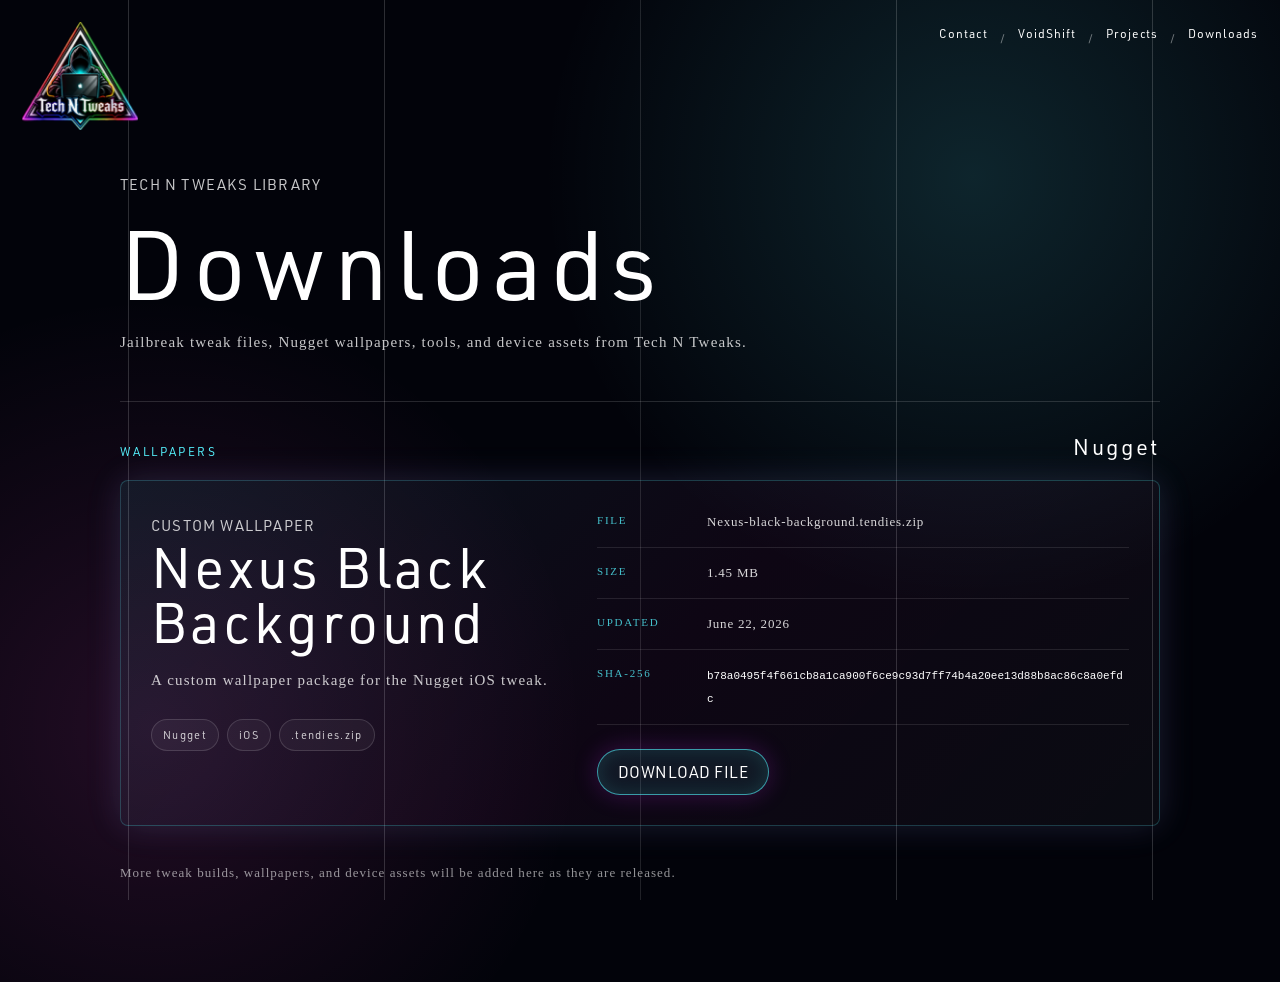
==== downloads/index.html @ 86f2889e "Add downloads page for Nugget wallpaper" ====
<!doctype html>
<html>
<head>
	<meta charset="UTF-8">
	<meta http-equiv="x-ua-compatible" content="ie=edge">
	<meta name="viewport" content="width=device-width, initial-scale=1">
	<meta name="format-detection" content="telephone=no">
	<title>Downloads | Tech N Tweaks</title>
	<meta name="description" content="Download Tech N Tweaks jailbreak tweak files, Nugget wallpapers, tools, and creative device assets.">
	<meta property="og:type" content="website">
	<meta property="og:site_name" content="Tech N Tweaks">
	<meta property="og:title" content="Downloads | Tech N Tweaks">
	<meta property="og:description" content="Download Tech N Tweaks jailbreak tweak files, Nugget wallpapers, tools, and creative device assets.">
	<meta property="og:url" content="https://techntweaks.com/downloads/">
	<meta property="og:image" content="https://techntweaks.com/custom-assets/tnts-logo.png">
	<meta name="twitter:card" content="summary_large_image">
	<meta name="twitter:title" content="Downloads | Tech N Tweaks">
	<meta name="twitter:description" content="Download Tech N Tweaks jailbreak tweak files, Nugget wallpapers, tools, and creative device assets.">
	<meta name="twitter:image" content="https://techntweaks.com/custom-assets/tnts-logo.png">
	<link rel="icon" href="/favicon.ico?v=20260530">
	<link rel="icon" type="image/png" sizes="32x32" href="/favicon-32x32.png?v=20260530">
	<link rel="icon" type="image/png" sizes="192x192" href="/site-icon-192.png?v=20260530">
	<link rel="apple-touch-icon" href="/apple-touch-icon.png?v=20260530">
	<link rel="stylesheet" href="/assets/css/yakuhanjp-noto.min.css">
	<link href="/local-fonts/noto-sans-jp.css" rel="stylesheet">
	<link href="/local-fonts/alef.css" rel="stylesheet">
	<link href="/local-fonts/cormorant.css" rel="stylesheet">
	<link rel="stylesheet" href="/local-fonts/typekit-rjz2hfg.css">
	<link rel="stylesheet" href="/assets/css/base.css">
</head>
<body class="voidshift-policy-body downloads-body">
	<div id="bg-line-set" class="bg-line-set" aria-hidden="true">
		<div class="bg-line1"></div>
		<div class="bg-line2"></div>
		<div class="bg-line3"></div>
		<div class="bg-line4"></div>
		<div class="bg-line5"></div>
	</div>
	<a id="head-logo" class="head-logo" href="/" aria-label="Tech N Tweaks home"></a>
	<nav class="privacy-menu en" aria-label="Tech N Tweaks navigation">
		<a href="mailto:support@TechNTweaks.com">Contact</a><span>/</span><a href="/works/games/">VoidShift</a><span>/</span><a href="/">Projects</a><span>/</span><a href="/downloads/">Downloads</a>
	</nav>
	<main class="voidshift-policy-page downloads-page">
		<header class="voidshift-policy-hero downloads-hero">
			<p class="voidshift-policy-kicker en-b">TECH N TWEAKS LIBRARY</p>
			<h1 class="en-b">Downloads</h1>
			<p>Jailbreak tweak files, Nugget wallpapers, tools, and device assets from Tech N Tweaks.</p>
		</header>
		<section class="downloads-section" aria-labelledby="wallpapers-heading">
			<div class="downloads-section-heading">
				<p class="downloads-eyebrow en-b">WALLPAPERS</p>
				<h2 id="wallpapers-heading" class="en-b">Nugget</h2>
			</div>
			<article class="download-card">
				<div class="download-card-main">
					<p class="download-card-kicker en-b">CUSTOM WALLPAPER</p>
					<h3 class="en-b">Nexus Black Background</h3>
					<p>A custom wallpaper package for the Nugget iOS tweak.</p>
					<div class="download-tags en">
						<span>Nugget</span>
						<span>iOS</span>
						<span>.tendies.zip</span>
					</div>
				</div>
				<div class="download-card-meta">
					<dl>
						<div>
							<dt>File</dt>
							<dd>Nexus-black-background.tendies.zip</dd>
						</div>
						<div>
							<dt>Size</dt>
							<dd>1.45 MB</dd>
						</div>
						<div>
							<dt>Updated</dt>
							<dd>June 22, 2026</dd>
						</div>
						<div>
							<dt>SHA-256</dt>
							<dd><code>b78a0495f4f661cb8a1ca900f6ce9c93d7ff74b4a20ee13d88b8ac86c8a0efdc</code></dd>
						</div>
					</dl>
					<a class="voidshift-download download-file-button en-b" href="/downloads/files/wallpapers/Nexus-black-background.tendies.zip" download>Download File</a>
				</div>
			</article>
		</section>
		<p class="downloads-note">More tweak builds, wallpapers, and device assets will be added here as they are released.</p>
	</main>
</body>
</html>
---- assets/css/yakuhanjp-noto.min.css ----
/*! Yaku Han JP v3.3.1 (OFL-1.1 AND MIT) by Qrac *//*! Type: YakuHanJP_Noto - Based on Noto Sans CJK JP */@font-face{font-family:YakuHanJP_Noto;font-style:normal;font-weight:100;font-display:swap;src:url(../fonts/YakuHanJP/YakuHanJP-Thin.eot);src:url(../fonts/YakuHanJP/YakuHanJP-Thin.woff2) format("woff2"),url(../fonts/YakuHanJP/YakuHanJP-Thin.woff) format("woff");unicode-range:U+3001-3002,U+3008-3011,U+3014-3015,U+30fb,U+ff01,U+ff08-ff09,U+ff1a-ff1b,U+ff1f,U+ff3b,U+ff3d,U+ff5b,U+ff5d}@font-face{font-family:YakuHanJP_Noto;font-style:normal;font-weight:300;font-display:swap;src:url(../fonts/YakuHanJP/YakuHanJP-Light.eot);src:url(../fonts/YakuHanJP/YakuHanJP-Light.woff2) format("woff2"),url(../fonts/YakuHanJP/YakuHanJP-Light.woff) format("woff");unicode-range:U+3001-3002,U+3008-3011,U+3014-3015,U+30fb,U+ff01,U+ff08-ff09,U+ff1a-ff1b,U+ff1f,U+ff3b,U+ff3d,U+ff5b,U+ff5d}@font-face{font-family:YakuHanJP_Noto;font-style:normal;font-weight:400;font-display:swap;src:url(../fonts/YakuHanJP/YakuHanJP-Regular.eot);src:url(../fonts/YakuHanJP/YakuHanJP-Regular.woff2) format("woff2"),url(../fonts/YakuHanJP/YakuHanJP-Regular.woff) format("woff");unicode-range:U+3001-3002,U+3008-3011,U+3014-3015,U+30fb,U+ff01,U+ff08-ff09,U+ff1a-ff1b,U+ff1f,U+ff3b,U+ff3d,U+ff5b,U+ff5d}@font-face{font-family:YakuHanJP_Noto;font-style:normal;font-weight:500;font-display:swap;src:url(../fonts/YakuHanJP/YakuHanJP-Medium.eot);src:url(../fonts/YakuHanJP/YakuHanJP-Medium.woff2) format("woff2"),url(../fonts/YakuHanJP/YakuHanJP-Medium.woff) format("woff");unicode-range:U+3001-3002,U+3008-3011,U+3014-3015,U+30fb,U+ff01,U+ff08-ff09,U+ff1a-ff1b,U+ff1f,U+ff3b,U+ff3d,U+ff5b,U+ff5d}@font-face{font-family:YakuHanJP_Noto;font-style:normal;font-weight:700;font-display:swap;src:url(../fonts/YakuHanJP/YakuHanJP-Bold.eot);src:url(../fonts/YakuHanJP/YakuHanJP-Bold.woff2) format("woff2"),url(../fonts/YakuHanJP/YakuHanJP-Bold.woff) format("woff");unicode-range:U+3001-3002,U+3008-3011,U+3014-3015,U+30fb,U+ff01,U+ff08-ff09,U+ff1a-ff1b,U+ff1f,U+ff3b,U+ff3d,U+ff5b,U+ff5d}@font-face{font-family:YakuHanJP_Noto;font-style:normal;font-weight:900;font-display:swap;src:url(../fonts/YakuHanJP/YakuHanJP-Black.eot);src:url(../fonts/YakuHanJP/YakuHanJP-Black.woff2) format("woff2"),url(../fonts/YakuHanJP/YakuHanJP-Black.woff) format("woff");unicode-range:U+3001-3002,U+3008-3011,U+3014-3015,U+30fb,U+ff01,U+ff08-ff09,U+ff1a-ff1b,U+ff1f,U+ff3b,U+ff3d,U+ff5b,U+ff5d}
---- local-fonts/noto-sans-jp.css ----
@font-face {
  font-family: 'Noto Sans JP';
  font-style: normal;
  font-weight: 400;
  src: url("/local-fonts/assets/fonts.gstatic.com-e9f6b6b222b9.ttf") format("truetype");
}
---- local-fonts/alef.css ----
@font-face {
  font-family: 'Alef';
  font-style: normal;
  font-weight: 400;
  font-display: swap;
  src: url("/local-fonts/assets/fonts.gstatic.com-27d892de4771.ttf") format("truetype");
}
---- local-fonts/cormorant.css ----
@font-face {
  font-family: 'Cormorant';
  font-style: italic;
  font-weight: 400;
  font-display: swap;
  src: url("/local-fonts/assets/fonts.gstatic.com-a22328225007.ttf") format("truetype");
}
---- local-fonts/typekit-rjz2hfg.css ----
/*
 * The Typekit service used to deliver this font or fonts for use on websites
 * is provided by Adobe and is subject to these Terms of Use
 * http://www.adobe.com/products/eulas/tou_typekit. For font license
 * information, see the list below.
 *
 * urw-din:
 *   - http://typekit.com/eulas/00000000000000007735a83d
 *   - http://typekit.com/eulas/00000000000000007735a849
 *
 * © 2009-2026 Adobe Systems Incorporated. All Rights Reserved.
 */
/*{"last_published":"2021-01-27 11:33:24 UTC"}*/

@font-face {
font-family:"urw-din";
src:url("/local-fonts/assets/use.typekit.net-93bf3f0a0f7e.woff2") format("woff2"),url("/local-fonts/assets/use.typekit.net-b1fdb9f719c6.woff") format("woff"),url("/local-fonts/assets/use.typekit.net-621395243945.otf") format("opentype");
font-display:auto;font-style:normal;font-weight:400;font-stretch:normal;
}

@font-face {
font-family:"urw-din";
src:url("/local-fonts/assets/use.typekit.net-0be26918a914.woff2") format("woff2"),url("/local-fonts/assets/use.typekit.net-f14f260508b8.woff") format("woff"),url("/local-fonts/assets/use.typekit.net-e5dc3b0f3df9.otf") format("opentype");
font-display:auto;font-style:normal;font-weight:600;font-stretch:normal;
}

.tk-kepler-std-caption { font-family: "kepler-std-caption",serif; }
.tk-kepler-std-display { font-family: "kepler-std-display",serif; }
.tk-urw-din { font-family: "urw-din",sans-serif; }
---- assets/css/base.css ----
@charset "utf-8";

html{
	margin:0; padding:0;
	-webkit-text-size-adjust: 100%;
	/*scroll-behavior: smooth;*/
}

body{
	width:100%;
	height:100%;
	margin:0;
	padding:0;
	overflow-x:hidden;
	overflow-y:scroll;
	
	color:#fff;
	background-color:#02030a;
	
	-ms-overflow-style: none;
	scrollbar-width: none;
}
body::-webkit-scrollbar{
	display:none;
}
::selection
{
	background: rgba(120,120,120,0.5);
	/*color: #fff;*/
}
::-moz-selection
{
	background: rgba(0,0,0,0.2);
	/*color: #fff;*/
}

div, p{
	margin:0;
	padding:0;
	-webkit-tap-highlight-color: rgba(0, 0, 0, 0);
}
a{
	color:#fff;
	text-decoration:none;
	-webkit-tap-highlight-color: rgba(0, 0, 0, 0);
}
a:hover{
	color:#fff;
	text-decoration:none;
}
a:visited{
	color:#fff;
	text-decoration:none;
}
ul,li{
	margin:0;
	padding:0;
}
img{
	border:none;
	user-select:none;
	-webkit-user-select:none;
	-ms-user-select: none;
	-moz-user-select:none;
}
.ja{
	font-family: "YakuHanJP_Noto", "Noto Sans JP", sans-serif;
	font-weight:300;
	letter-spacing:0.2em;
}
.ja-b{
	font-family: "YakuHanJP_Noto", "Noto Sans JP", sans-serif;
	font-weight:700;
	letter-spacing:0.2em;
}
.en{
	font-family: urw-din, sans-serif;
	font-weight:400;
	letter-spacing:0.08em;
}
.en-b{
	font-family: urw-din, sans-serif;
	font-weight:400;
	letter-spacing:0.03em;
}
.en-b2{
	font-family: urw-din, sans-serif;
	font-weight:400;
	letter-spacing:0.2em;
}
.en-num{
	font-family: 'Alef', sans-serif;
	font-weight:400;
}
.a-cover{
	display:block;
	position:absolute;
	width:100%; height:100%;
	top:0; left:0;
}


.world {
	position: fixed;
	left:0; top:0;
	width:100%; height:100%;
	backface-visibility: hidden;
	/*background-color:#22232d;*/
}
.gl-cov{
	position: fixed;
	left:0; top:0;
	width:100%; height:100%;
	background-image:url(../image/color.jpg);
	background-repeat:no-repeat;
	background-size:cover;
	mix-blend-mode: multiply;
	/*mix-blend-mode: hard-light;*/
	opacity:0.0;
	display:none;
	backface-visibility: hidden;
}
/*@media screen and (max-width:800px){
	.world{
		height:135%;
	}
}*/

.dt-wrapper{
	display:none;
}


.bg-line-set{
	position:fixed;
	width:100%; height:100%;
	top:0; left:0;
}
.bg-line1{
	position:absolute;
	width:1px; height:100%;
	left:50%; top:0;
	background-color:rgba(255, 255, 255, 0.12);
}
.bg-line2{
	position:absolute;
	width:1px; height:100%;
	left:50%; top:0;
	margin-left:-20%;
	background-color:rgba(255, 255, 255, 0.17);
}
.bg-line3{
	position:absolute;
	width:1px; height:100%;
	left:50%; top:0;
	margin-left:20%;
	background-color:rgba(255, 255, 255, 0.17);
}
.bg-line4{
	position:absolute;
	width:1px; height:100%;
	left:50%; top:0;
	margin-left:-40%;
	background-color:rgba(255, 255, 255, 0.17);
}
.bg-line5{
	position:absolute;
	width:1px; height:100%;
	left:50%; top:0;
	margin-left:40%;
	background-color:rgba(255, 255, 255, 0.17);
}
@media screen and (max-width:800px){
	.bg-line1{
		background-color:rgba(255, 255, 255, 0.12);
	}
	.bg-line2{
		margin-left:-30%;
		background-color:rgba(255, 255, 255, 0.12);
	}
	.bg-line3{
		margin-left:30%;
		background-color:rgba(255, 255, 255, 0.12);
	}
	.bg-line4{
		display:none;
	}
	.bg-line5{
		display:none;
	}
}

/* -- SCROLL -- */
.scroll-wrapp{
	position:absolute;
	width:1px; height:3000px;
	top:0; left:0;
}


/* -- HEADER -- */
.header-set{
	position:fixed;
	width:100%;
	top:0; left:0;
}
.head-logo{
	position:absolute;
	width:116px;
	height:108px;
	top:22px;
	left:22px;
	background-image:url(../image/logo.png);
	background-size:contain;
	background-position:center;
	background-repeat:no-repeat;
	cursor:pointer;
}
.header-humb{
	position:absolute;
	width:22px; height:18px;
	top:100px;right:28px;
	background-image:url(../image/menu.png);
	background-size:contain;
	cursor:pointer;
	transition:0.2s;
}
.header-humb:hover{
	opacity:0.5;
}
@media screen and (max-width:800px){
	.head-logo{
		width:88px;
		height:82px;
		top:14px;
		left:14px;
	}
}


/* -- PROJECT LIST -- */
.project-list{
	position:fixed;
	width:100%; height:100%;
	top:0; left:0;
	display:none;
}
.project-list-t{
	position:fixed;
	width:100%; height:100%;
	top:0; left:0;
	overflow-x:hidden;
    overflow-y:scroll;
	display:none;
	opacity:0;
	-webkit-overflow-scrolling: touch;
	-ms-overflow-style: none;
	scrollbar-width: none;
}
.project-list-t::-webkit-scrollbar{
	display:none;
}
.project-list-bg{
	position:absolute;
	width:100%; height:100vh;
	top:0; left:0;
	background-color:#000;
	opacity:0.97;
}
.project-list-close{
	position:fixed;
	width:64px;
	height:27px;
	top:40px;
	right:40px;
	background-image:url(../image/movie_close.png);
	background-repeat:no-repeat;
	background-size:contain;
	cursor:pointer;
	opacity:1;
	transition:0.2s;
	display:none;
}
.project-list-close:hover{
	opacity:0.5;
}
.project-list-in{
	position:relative;
	width:680px;
	min-height:100%;
	margin-left:auto; margin-right:auto;
	padding-top:80px; padding-bottom:120px;
}
.project-title{
	display:block;
	width:100%;
	margin-bottom:70px;
	font-size:14px;
}
.project-item{
	display:block;
	position:relative;
	width:100%;
	padding-top:30px; padding-bottom:30px;
	font-size:28px;
	color:#fff;
	line-height:36px;
	/*border-bottom:solid 1px rgba(255,255,255,0.2);*/
	cursor:pointer;
}
.project-item-num{
	position:absolute;
	left:-50px; top:26px;
	font-size:12px;
}
.project-item-border{
	width: 24px;
	height: 1px;
	background-color: #777;
}
.project-list-menu{
	margin-bottom:50px;
	font-size:14px;
	color:#666;
	display:none;
}
.project-list-menu span{
	color:#fff;
}
.menu-h-con{
	margin-right:10px;
}
@media screen and (max-width:900px){
	.project-list-close:hover{
		opacity:1;
	}
}
@media screen and (max-width:700px){
	.project-list-in{
		position:relative;
		width:90%;
		padding-top:80px; padding-bottom:120px;
	}
	.project-title{
		font-size:12px;
		margin-bottom:10px;
		color:#999;
	}
	.project-item{
		padding-top:24px; padding-bottom:24px;
		font-size:18px;
		line-height:26px;
	}
	.project-item-num{
		displa:none;
	}
	.project-list-menu{
		font-size:16px;
		display:block;
	}
}
@media screen and (max-width:500px){
	.project-list-close{
		width:52px;
		height:22px;
		top:24px;
		right:30px;
	}
}

/* -- PROJECT OVER -- */
.project-over-root{
	position:absolute;
}
.project-over{
	position:absolute;
	width:260px; height:260px;
	top:50%; left:50%;
	margin-left:-130px; margin-top:-130px;
	border-radius:130px;
	background-color:#000;
	display:none;
	opacity:0;
	background-repeat:no-repeat;
	background-size:cover;
	background-position:center center;
}

/* -- FOOTER -- */
.footer-set{
	position:fixed;
	left:0; bottom:0;
}
.foot-copy{
	display:none;
	position:absolute;
	left:20px; bottom:160px;
	font-size:14px;
	white-space:nowrap;
	transform:rotate(90deg);
	transform-origin: bottom left;
	opacity:0.8;
}
@media screen and (max-width:800px){
	.foot-copy{
		display:none;
	}
}


/* -- INFO -- */
.info-wrapper{
	position:fixed;
	width:100%; height:100%;
	top:0; left:0;
	overflow:hidden;
}
.info-in{
	position:absolute;
	width:100%;
	top:0; left:0;
	-webkit-backface-visibility:hidden;
	backface-visibility:hidden;
}

.sp-info{
	position:absolute;
	width:100%;
	display:none;
}

.page-midashi{
	position:absolute;
	display:inline-block;
	top:23vh; left:50%;
	transform: translateX(-48%);
}
.page-midashi-in{
	font-size:24px;
	border-bottom:solid 1px #fff;
	padding-bottom:8px;
}

@media screen and (max-width:800px){
	.page-midashi{
		top:120px;
		font-size:20px;
	}
	.page-midashi-in{
		font-size:20px;
	}
}
@media screen and (max-width:500px){
	.page-midashi-in{
		font-size:18px;
	}
}

.top-sab-copy{
	position:absolute;
	right:14%;
	font-size:13px;
	line-height:23px;
	opacity:0;
	display:none;
}
@media screen and (max-width:500px){
	.top-sab-copy{
		visibility:hidden;
	}
}
.top-name-set{
	position:absolute;
	top:0; left:50%;
	-webkit-backface-visibility:hidden;
	backface-visibility:hidden;
}
.top-name-in{
	position:absolute;
	width:100px; height:100px;
	/*background-color:rgba(255, 0, 0, 0.5);*/
	cursor:pointer;
	-webkit-backface-visibility:hidden;
	backface-visibility: hidden;
}
.top-title{
	position:absolute;
	top:0; left:0;
	font-size:12px;
	line-height:18px;
	color:#aaa;
	text-transform:uppercase;
	-webkit-backface-visibility:hidden;
	backface-visibility:hidden;
}
.top-title-num{
	position:absolute;
	top:-36px; right:-12px;
	font-size:38px;
	letter-spacing:0;
	-webkit-backface-visibility:hidden;
	backface-visibility:hidden;
	opacity:0.8;
}
.top-title-num span{
	font-size:24px;
	vertical-align:text-top;
	letter-spacing:0.05em;
}
.top-scroll-line{
	position:absolute;
	width:1px; height:80px;
	right:32px;
	background-color:#ddd;
	overflow:hidden;
}
.top-scroll-line-sp{
	position:absolute;
	width:1px; height:60px;
	left:50%;
	background-color:#ddd;
	overflow:hidden;
	display:none;
	opacity:0;
}
.top-scroll-line-in{
	position:absolute;
	width:1px; height:240px;
	top:0; left:0;
	background-image:url(../image/scroll_line.png);
	background-repeat:no-repeat;
	background-size:100% 100%;
	opacity:0.4;
}
.top-scroll-txt{
	position:absolute;
	height:28px;
	right:3px;
	transform:rotate(90deg);
	transform-origin: bottom left;
	opacity:1;
	white-space: nowrap;
	font-size:13px;
	letter-spacing: 0.2em;
}
.top-page-top{
	position:absolute;
	width:18px; height:18px;
	right:24px;
}
.top-page-top-in{
	position:absolute;
	width:18px; height:18px;
	top:0; left:0;
	display:none;
}
.top-page-top-btn{
	position:absolute;
	width:18px; height:18px;
	top:50%; left:50%;
	transform:translate(-50%, -50%);
	border-radius:10px;
	background-color:rgba(255,255,255,1);
	border:solid 1px #fff;
	box-sizing: border-box;
	cursor:pointer;
	transition:0.2s;
}
.top-page-top-btn:hover{
	width:28px; height:28px;
	border-radius:14px;
	background-color:rgba(255,255,255,0);
}
@media screen and (min-width:1800px){
	.top-title{
		font-size:14px;
		line-height:20px;
	}	
}
@media screen and (max-width:700px){
	.top-title-num{
		top:-32px; right:-12px;
		font-size:34px;
	}
	.top-title-num span{
		font-size:24px;
	}
	.top-scroll-line{
		display:none;
	}
	.top-scroll-txt{
		display:none;
	}
	.top-page-top{
		display:none;
	}
}

/* -- TOP ALL PROJECTS -- */
.top-all-p{
	position:absolute;
	width:156px; height:20px;
	right:10%;
	font-size:15px;
	letter-spacing:0.06em;
	-webkit-backface-visibility:hidden;
	backface-visibility:hidden;
}
.top-all-arrow{
	position:absolute;
	width:56px; height:20px;
	top:0; right:0;
	background-image:url(../image/allArrow.png);
	background-repeaat:no-repeat;
	background-size:contain;
}
.top-all-btn{
	position:absolute;
	width:100%; height:100%;
	top:0; left:0;
	cursor:pointer;
}

/* -- TOP STATEMENT -- */
.top-state-ja{
	position:absolute;
	left:50%;
	display:none!important;
	color:#fff;
	font-size:18px;
	line-height:48px;
	/*font-size:0.9375vw;
	line-height:2.5vw;*/
}
.top-state-1{
	margin-left:-300px;
}
.top-state-2{
	margin-left:50px;
}
.top-state-3{
	margin-left:-250px;
}
@media screen and (min-width:1920px){
	.top-state-ja{
		font-size:0.9375vw;
		line-height:2.5vw;
	}
}
@media screen and (max-width:1100px){
	.top-state-ja{
		left:40%;
		font-size:16px;
		line-height:38px;
	}
}
@media screen and (max-width:800px){
	.top-state-ja{
		left:20px;
		font-size:12px;
		line-height:30px;
	}
	.top-state-1{
		margin-left:20%;
	}
	.top-state-2{
		margin-left:20%;
	}
	.top-state-3{
		margin-left:20%;
	}
}
@media screen and (max-width:700px){
	.top-state-ja{
		left:20px;
		font-size:12px;
		line-height:30px;
	}
	.top-state-1{
		margin-left:0;
	}
	.top-state-2{
		margin-left:0;
	}
	.top-state-3{
		margin-left:0;
	}
}

/* -- TOP FOOTER -- */
.top-footer{
	position:absolute;
	width:100%;
	height:200px;
	top:0; left:0;
	-webkit-backface-visibility:hidden;
	backface-visibility:hidden;
}
.top-contact{
	position:relative;
	width:70%;
	height:160px;
	margin-left:auto; margin-right:auto;
	background-color:#111;
	-webkit-backface-visibility:hidden;
	backface-visibility:hidden;
	overflow:hidden;
}
.top-contact-t{
	position:absolute;
	width:100%;
	height:100%;
	top:0; left:0;
	text-align:center;
	line-height:160px;
	font-size:24px;
}
.top-contact-bg{
	position:absolute;
	width:100%; height:100%;
	top:0; left:0;
	opacity:0.4;
	-webkit-backface-visibility:hidden;
	backface-visibility:hidden;
	
	background: linear-gradient(80deg, #555, #222, #444);
	background-size: 600% 400%;
	
	-webkit-animation: contact-bg-anim 8s ease infinite;
	-moz-animation: contact-bg-anim 8s ease infinite;
	animation: contact-bg-anim 8s ease infinite;
}
@-webkit-keyframes contact-bg-anim {
	0%{background-position:0% 50%}
	50%{background-position:100% 50%}
	100%{background-position:0% 50%}
}
@-moz-keyframes contact-bg-anim {
	0%{background-position:0% 50%}
	50%{background-position:100% 50%}
	100%{background-position:0% 50%}
}
@keyframes contact-bg-anim {
	0%{background-position:0% 50%}
	50%{background-position:100% 50%}
	100%{background-position:0% 50%}
}
.top-contact-over{
	position:absolute;
	width:100%; height:100%;
	top:0; left:0;
	background-color:#fff;
	opacity:0.9;
}
.top-contact-btn{
	position:absolute;
	width:100%; height:100%;
	top:0; left:0;
	cursor:pointer;
}
.top-address{
	display:none!important;
	width:100%;
	margin-top:30px;
	font-size:14px;
	line-height:24px;
	text-align:center;
}
.sp-br{
	display:none;
}
@media screen and (max-width:800px){
	.top-contact{
		width:90%;
		height:80px;
	}
	.top-contact-t{
		font-size:18px;
		line-height:80px;
	}
	.top-address{
		margin-top:24px;
		font-size:12px;
		line-height:20px;
	}
	.sp-br{
		display:inline;
	}
}


/* -- TRANSITION COVER -- */
.transition-cover{
	position:fixed;
	width:100%; height:100%;
	top:0; left:0;
	display:none;
}
.t-cov-txt{
	position:absolute;
	width:100%; height:100px;
	top:50%; left:0;
	margin-top:-56px;
	text-align:center;
	text-transform:uppercase;
	-webkit-backface-visibility:hidden;
	backface-visibility:hidden;
}
.t-cov-num{
	font-size:30px;
	opacity:0.3;
}
.t-cov-num span{
	font-size:20px;
	vertical-align:text-top;
	letter-spacing:0.05em;
}
.t-cov-title{
	font-size:18px;
	line-height:24px;
	opacity:0.6;
}
.t-cov-bar{
	display:inline-block;
	position:relative;
	width:100px;
	height:1px;
	margin-top:30px;
	margin-left:auto; margin-right:auto;
	background-color:#555;
	overflow:hidden;
}
.t-cov-barIn{
	position:absolute;
	width:100%; height:100%;
	top:0; left:0;
	background-image:url(../image/loading_line.png);
	background-repeat:no-repeat;
	background-size:100% 100%;
	-webkit-backface-visibility:hidden;
	backface-visibility:hidden;
}
@media screen and (max-width:700px){
	.t-cov-txt{
		margin-top:-30px;
	}
	.t-cov-num{
		font-size:20px;
		opacity:0.3;
	}
	.t-cov-num span{
		font-size:12px;
		vertical-align:text-top;
		letter-spacing:0.05em;
	}
	.t-cov-title{
		font-size:14px;
		line-height:17px;
		opacity:0.6;
	}
}

/* -- DETAIL -- */
.detail-title-set{
	position:absolute;
	top:280px; left:10%;
	width:80%;
	font-size:0;
	-webkit-backface-visibility:hidden;
	backface-visibility: hidden;
}
.detail-title-num{
	position:absolute;
	top:0; left:-18px;
	font-size:36px;
	opacity:0.5;
}
.detail-title-num span{
	font-size:24px;
	vertical-align:text-top;
	letter-spacing:0.05em;
}
.detail-title-en{
	margin-top:54px;
	font-size:74px;
	line-height:95px;
}
.detail-title-en span{
	font-size:86px;
	/*font-family: kepler-std-display, serif;
	font-weight:300;*/
	
	font-family: 'Cormorant', serif;
	
	font-style: italic;
	letter-spacing:0.03em;
}
.detail-title-ja{
	margin-top:24px;
	font-size:14px;
	line-height:26px;
}
.detail-title-line{
	width:24px; height:1px;
	margin-top:26px;
	background-color:#fff;
}
.detail-title-link{
	position:relative;
	width:130px; height:130px;
	margin-top:62px;
	-webkit-backface-visibility:hidden;
	backface-visibility: hidden;
}
.detail-title-linkIn{
	position:absolute;
	width:100%; height:100%;
	top:0; left:0;
	font-size:14px;
	color:#fff;
	text-align:center;
	line-height:130px;
}
.detail-title-linkBg{
	position:absolute;
	width:100%; height:100%;
	top:0; left:0;
	border:solid 1px rgba(255, 255, 255, 1);
	background-color:rgba(255, 255, 255, 0);
	border-radius:50%;
	box-sizing: border-box;
	-webkit-backface-visibility:hidden;
	backface-visibility: hidden;
}
.no-link{
	opacity:0.5;
}
.active-link{
	opacity:1;
	cursor:pointer;
}

.detail-description{
	position:absolute;
	/*width:490px;*/
	top:0; left:50%;
	/*margin-left:-440px;*/
	font-size:14px;
	line-height:32px;
	-webkit-backface-visibility:hidden;
	backface-visibility: hidden;
}
.detail-description p{
	margin-bottom:40px;
}
.detail-credit{
	position:absolute;
	top:0; left:50%;
	font-size:14px;
	line-height:32px;
	-webkit-backface-visibility:hidden;
	backface-visibility: hidden;
}
.detail-credit p{
	margin-bottom:40px;
}

.detail-title-linkIn{
	font-size:12px;
	letter-spacing:0.08em;
}
.detail-description .voidshift-kicker{
	margin-bottom:16px;
	font-size:12px;
	line-height:1;
	color:#55f3ff;
	letter-spacing:0.18em;
}
.detail-description .voidshift-lede{
	margin-bottom:24px;
	font-size:22px;
	line-height:36px;
	color:#fff;
}
.detail-description .voidshift-copy{
	margin-bottom:30px;
	color:rgba(255,255,255,0.78);
}
.voidshift-actions{
	display:flex;
	flex-wrap:wrap;
	gap:12px;
	margin-bottom:0;
}
.voidshift-download{
	display:inline-flex;
	align-items:center;
	justify-content:center;
	min-height:44px;
	padding:0 20px;
	border:1px solid rgba(85,243,255,0.6);
	border-radius:999px;
	background:rgba(85,243,255,0.08);
	box-shadow:0 0 24px rgba(203,45,255,0.22), inset 0 0 18px rgba(85,243,255,0.12);
	color:#fff;
	line-height:44px;
	text-decoration:none;
	transition:opacity 0.2s, border-color 0.2s, box-shadow 0.2s;
}
.voidshift-download:hover{
	opacity:0.78;
	border-color:rgba(255,77,214,0.72);
	box-shadow:0 0 30px rgba(255,77,214,0.24), inset 0 0 18px rgba(85,243,255,0.16);
}
.voidshift-policy-link{
	background:rgba(255,77,214,0.08);
	border-color:rgba(255,77,214,0.52);
}
.voidshift-credit{
	display:none !important;
}
.voidshift-description,
.agentic-description,
.software-description{
	width:min(82vw, 980px) !important;
	margin-left:max(-490px, -41vw) !important;
}
.voidshift-layout{
	display:grid;
	grid-template-columns:minmax(300px, 0.92fr) minmax(300px, 1.08fr);
	gap:34px;
	align-items:start;
}
.voidshift-copy-panel p:last-child{
	margin-bottom:0;
}
.voidshift-gallery{
	display:grid;
	grid-template-columns:repeat(2, minmax(0, 1fr));
	gap:12px;
	margin-top:4px;
}
.voidshift-gallery img{
	display:block;
	width:100%;
	aspect-ratio:4/5;
	object-fit:cover;
	object-position:top center;
	border:1px solid rgba(85,243,255,0.26);
	border-radius:6px;
	background:#02030a;
	box-shadow:0 0 26px rgba(85,243,255,0.12), 0 0 34px rgba(255,77,214,0.1);
}
.voidshift-policy-body{
	min-height:100vh;
	background:
		radial-gradient(circle at 72% 18%, rgba(85,243,255,0.12), transparent 32%),
		radial-gradient(circle at 14% 82%, rgba(255,77,214,0.12), transparent 30%),
		#02030a;
}
.privacy-menu{
	position:fixed;
	top:26px;
	right:22px;
	z-index:4;
	display:flex;
	align-items:center;
	gap:12px;
	font-size:12px;
	color:rgba(255,255,255,0.42);
}
.privacy-menu a{
	padding-bottom:8px;
	border-bottom:1px solid rgba(255,255,255,0);
	color:#fff;
	transition:border-color 0.2s, opacity 0.2s;
}
.privacy-menu a:hover{
	border-bottom-color:rgba(255,255,255,1);
	opacity:0.82;
}
.voidshift-policy-page{
	position:relative;
	z-index:1;
	width:min(920px, calc(100% - 96px));
	margin:0 auto;
	padding:170px 0 96px;
}
.voidshift-policy-hero{
	margin-bottom:56px;
}
.voidshift-policy-kicker{
	margin-bottom:18px;
	font-size:12px;
	line-height:1;
	color:#55f3ff;
	letter-spacing:0.2em;
}
.voidshift-policy-hero h1{
	margin:0 0 18px;
	font-size:clamp(42px, 8vw, 96px);
	line-height:0.95;
	letter-spacing:0.08em;
}
.voidshift-policy-date{
	margin-bottom:24px;
	color:rgba(255,255,255,0.66);
	font-size:13px;
}
.voidshift-policy-hero p,
.voidshift-policy-section p{
	max-width:760px;
	color:rgba(255,255,255,0.78);
	font-size:15px;
	line-height:30px;
	letter-spacing:0.08em;
}
.voidshift-policy-content{
	display:grid;
	gap:34px;
}
.voidshift-policy-section{
	padding:30px 0;
	border-top:1px solid rgba(255,255,255,0.16);
}
.voidshift-policy-section h2{
	margin:0 0 16px;
	font-size:18px;
	line-height:1.35;
	letter-spacing:0.12em;
	color:#fff;
}
.voidshift-policy-section p + p{
	margin-top:8px;
}
.voidshift-policy-back{
	margin-top:46px;
}
.voidshift-policy-back a{
	display:inline-flex;
	align-items:center;
	min-height:44px;
	padding:0 20px;
	border:1px solid rgba(85,243,255,0.6);
	border-radius:999px;
	background:rgba(85,243,255,0.08);
	box-shadow:0 0 24px rgba(203,45,255,0.22), inset 0 0 18px rgba(85,243,255,0.12);
	font-size:12px;
	line-height:44px;
	letter-spacing:0.08em;
}
.downloads-body{
	background:
		radial-gradient(circle at 76% 18%, rgba(85,243,255,0.14), transparent 34%),
		radial-gradient(circle at 12% 74%, rgba(255,77,214,0.13), transparent 32%),
		#02030a;
}
.downloads-page{
	width:min(1040px, calc(100% - 96px));
}
.downloads-hero{
	margin-bottom:44px;
}
.downloads-section{
	padding:34px 0 0;
	border-top:1px solid rgba(255,255,255,0.14);
}
.downloads-section-heading{
	display:flex;
	align-items:end;
	justify-content:space-between;
	gap:24px;
	margin-bottom:22px;
}
.downloads-eyebrow{
	margin:0;
	font-size:12px;
	line-height:1;
	color:#55f3ff;
	letter-spacing:0.2em;
}
.downloads-section-heading h2{
	margin:0;
	font-size:22px;
	line-height:1;
	letter-spacing:0.12em;
}
.download-card{
	display:grid;
	grid-template-columns:minmax(280px, 0.88fr) minmax(320px, 1.12fr);
	gap:28px;
	padding:30px;
	border:1px solid rgba(85,243,255,0.22);
	border-radius:8px;
	background:linear-gradient(135deg, rgba(85,243,255,0.08), rgba(255,77,214,0.05) 52%, rgba(255,255,255,0.035));
	box-shadow:0 0 34px rgba(85,243,255,0.1), 0 0 42px rgba(255,77,214,0.08);
}
.download-card-kicker{
	margin:0 0 18px;
	font-size:12px;
	line-height:1;
	color:#ff4dd6;
	letter-spacing:0.2em;
}
.download-card h3{
	margin:0 0 16px;
	font-size:clamp(30px, 5vw, 56px);
	line-height:0.98;
	letter-spacing:0.06em;
}
.download-card p{
	max-width:480px;
	margin:0;
	color:rgba(255,255,255,0.78);
	font-size:15px;
	line-height:29px;
	letter-spacing:0.08em;
}
.download-tags{
	display:flex;
	flex-wrap:wrap;
	gap:8px;
	margin-top:24px;
}
.download-tags span{
	display:inline-flex;
	align-items:center;
	min-height:30px;
	padding:0 11px;
	border:1px solid rgba(255,255,255,0.14);
	border-radius:999px;
	background:rgba(255,255,255,0.045);
	color:rgba(255,255,255,0.78);
	font-size:11px;
	line-height:30px;
	letter-spacing:0.12em;
}
.download-card-meta dl{
	display:grid;
	gap:14px;
	margin:0 0 24px;
}
.download-card-meta dl div{
	display:grid;
	grid-template-columns:92px minmax(0, 1fr);
	gap:18px;
	padding-bottom:14px;
	border-bottom:1px solid rgba(255,255,255,0.1);
}
.download-card-meta dt{
	color:rgba(85,243,255,0.78);
	font-size:11px;
	line-height:18px;
	letter-spacing:0.16em;
	text-transform:uppercase;
}
.download-card-meta dd{
	min-width:0;
	margin:0;
	color:rgba(255,255,255,0.84);
	font-size:13px;
	line-height:22px;
	letter-spacing:0.06em;
	overflow-wrap:anywhere;
}
.download-card-meta code{
	color:#fff;
	font-family:Menlo, Consolas, monospace;
	font-size:11px;
	letter-spacing:0;
}
.download-file-button{
	width:max-content;
	text-transform:uppercase;
}
.downloads-note{
	margin-top:34px;
	color:rgba(255,255,255,0.58);
	font-size:13px;
	line-height:26px;
	letter-spacing:0.08em;
}
.agentic-credit{
	display:none !important;
}
.agentic-layout{
	display:grid;
	grid-template-columns:minmax(300px, 0.95fr) minmax(330px, 1.05fr);
	gap:34px;
	align-items:start;
}
.agentic-kicker{
	margin-bottom:18px;
	font-size:12px;
	line-height:1;
	color:#ff4b4b;
	letter-spacing:0.18em;
}
.agentic-product{
	margin-bottom:30px;
	padding-bottom:24px;
	border-bottom:1px solid rgba(255,255,255,0.14);
}
.agentic-product:last-child{
	margin-bottom:0;
	padding-bottom:0;
	border-bottom:0;
}
.agentic-product-title{
	margin-bottom:10px;
	font-size:22px;
	line-height:30px;
	color:#fff;
	letter-spacing:0.03em;
}
.agentic-product p:not(.agentic-product-title){
	margin-bottom:0;
	color:rgba(255,255,255,0.78);
}
.agentic-gallery{
	display:grid;
	grid-template-columns:1fr;
	gap:16px;
}
.agentic-gallery figure{
	margin:0;
}
.agentic-gallery img{
	display:block;
	width:100%;
	aspect-ratio:16/9;
	object-fit:cover;
	object-position:center;
	border:1px solid rgba(255,77,77,0.28);
	border-radius:6px;
	background:#02030a;
	box-shadow:0 0 28px rgba(255,45,45,0.12), 0 0 28px rgba(255,255,255,0.08);
}
.agentic-gallery figcaption{
	margin-top:8px;
	font-size:11px;
	line-height:1;
	color:rgba(255,255,255,0.68);
	letter-spacing:0.18em;
	text-transform:uppercase;
}
.software-credit{
	display:none !important;
}
.software-layout{
	display:grid;
	grid-template-columns:minmax(300px, 0.95fr) minmax(330px, 1.05fr);
	gap:34px;
	align-items:start;
}
.software-kicker{
	margin-bottom:18px;
	font-size:12px;
	line-height:1;
	color:#76b7ff;
	letter-spacing:0.18em;
}
.software-product{
	margin-bottom:30px;
	padding-bottom:24px;
	border-bottom:1px solid rgba(255,255,255,0.14);
}
.software-product:last-child{
	margin-bottom:0;
	padding-bottom:0;
	border-bottom:0;
}
.software-product-title{
	margin-bottom:10px;
	font-size:22px;
	line-height:30px;
	color:#fff;
	letter-spacing:0.03em;
}
.software-product p:not(.software-product-title){
	margin-bottom:0;
	color:rgba(255,255,255,0.78);
}
.software-gallery{
	display:grid;
	grid-template-columns:1fr;
	gap:16px;
}
.software-gallery figure{
	margin:0;
}
.software-gallery img{
	display:block;
	width:100%;
	aspect-ratio:16/9;
	object-fit:cover;
	object-position:center;
	border:1px solid rgba(118,183,255,0.28);
	border-radius:6px;
	background:#02030a;
	box-shadow:0 0 28px rgba(118,183,255,0.14), 0 0 28px rgba(255,255,255,0.08);
}
.software-gallery figure:nth-child(2) img{
	aspect-ratio:16/10;
	object-fit:cover;
}
.software-gallery figcaption{
	margin-top:8px;
	font-size:11px;
	line-height:1;
	color:rgba(255,255,255,0.68);
	letter-spacing:0.18em;
	text-transform:uppercase;
}

@media screen and (min-width:1800px){
	.detail-title-num{
		top:0; left:-20px;
		font-size:40px;
	}
	.detail-title-num span{
		font-size:27px;
	}
	.detail-title-en{
		margin-top:62px;
		font-size:82px;
		line-height:107px;
	}
	.detail-title-en span{
		font-size:96px;
	}
}
@media screen and (max-width:800px){
	.detail-title-set{
		/*top:180px;*/
		top:200px;
		left:8%;
		width:84%;
	}
	.detail-title-en{
		margin-top:44px;
		font-size:40px;
		line-height:50px;
	}
	.detail-title-en span{
		font-size:50px;
		font-weight:300;
		font-style: italic;
	}
	.detail-title-num{
		position:absolute;
		top:0; left:-18px;
		font-size:28px;
		opacity:0.5;
	}
	.detail-title-num span{
		font-size:18px;
		vertical-align:text-top;
		letter-spacing:0.05em;
	}
	.detail-title-ja{
		margin-top:12px;
		font-size:12px;
		line-height:20px;
	}
	.detail-title-link{
		width:100px; height:100px;
		margin-top:40px;
	}
	.detail-title-linkIn{
		font-size:12px;
		line-height:100px;
	}
	.detail-description .voidshift-lede{
		font-size:18px;
		line-height:30px;
	}
	.voidshift-download{
		min-height:40px;
		padding:0 16px;
		line-height:40px;
	}
	.voidshift-actions{
		gap:10px;
	}
	.voidshift-description,
	.agentic-description,
	.software-description{
		width:84% !important;
		margin-left:-42% !important;
	}
	.voidshift-layout,
	.agentic-layout,
	.software-layout{
		grid-template-columns:1fr;
		gap:24px;
	}
	.agentic-product-title,
	.software-product-title{
		font-size:18px;
		line-height:28px;
	}
	.voidshift-gallery{
		gap:10px;
	}
	.voidshift-gallery img{
		aspect-ratio:3/4;
	}
	.privacy-menu{
		display:none;
	}
	.voidshift-policy-page{
		width:min(86%, 920px);
		padding-top:130px;
		padding-bottom:76px;
	}
	.voidshift-policy-hero{
		margin-bottom:42px;
	}
	.voidshift-policy-hero h1{
		font-size:clamp(36px, 12vw, 60px);
	}
	.voidshift-policy-hero p,
	.voidshift-policy-section p{
		font-size:13px;
		line-height:27px;
	}
	.voidshift-policy-section{
		padding:24px 0;
	}
	.downloads-page{
		width:min(86%, 920px);
	}
	.downloads-section-heading,
	.download-card,
	.download-card-meta dl div{
		grid-template-columns:1fr;
	}
	.downloads-section-heading{
		align-items:start;
		gap:10px;
	}
	.download-card{
		gap:24px;
		padding:22px;
	}
	.download-card h3{
		font-size:clamp(30px, 11vw, 44px);
	}
	.download-card p{
		font-size:13px;
		line-height:27px;
	}
	.download-card-meta dl div{
		gap:6px;
	}
	.download-file-button{
		width:100%;
	}
}

@media screen and (max-width:1200px){
	.detail-description{
		/*width:470px;
		margin-left:-470px;*/
		font-size:12px;
		line-height:28px;
	}
	.detail-description p{
		margin-bottom:30px;
	}
	.detail-credit{
		/*width:400px;
		margin-left:100px;*/
		font-size:12px;
		line-height:28px;
	}
	.detail-credit p{
		margin-bottom:30px;
	}
}
.detail-img{
	position:absolute;
	/*width:1600px; height:900px;*/
	left:50%; top:0;
	transform-origin: top left;
	overflow:hidden;
	-webkit-backface-visibility:hidden;
	backface-visibility: hidden;
}
.detail-img-in{
	position:absolute;
	width:100%; height:100%;
	top:0; left:0;
	background-repeat:no-repeat;
	background-size:contain;
	transform-origin: top left;
	-webkit-backface-visibility:hidden;
	backface-visibility: hidden;
}
.detail-footer-txt{
	position:absolute;
	width:100%; height:100px;
	top:1000px; left:0;
	-webkit-backface-visibility:hidden;
	backface-visibility: hidden;
}
.detail-next{
	position:absolute;
	width:600px;
	height:80%;
	top:10%; left:50%;
	margin-left:-300px;
	cursor:pointer;
}
.detail-next-t{
	position:absolute;
	width:100px;
	height:20px;
	font-size:18px;
	color:#fff;
	opacity:0.6;
	left:50%; top:50%;
	margin-left:-28%;
	margin-top:-12px;
}
.detail-footer-line-l{
	position:absolute;
	width:10%; height:1px;
	top:50%; left:50%;
	margin-left:-26%;
	background-color:rgba(255, 255, 255, 0.3);
}
.detail-footer-line-r{
	position:absolute;
	width:10%; height:1px;
	top:50%; left:50%;
	margin-left:16%;
	background-color:rgba(255, 255, 255, 0.3);
}
.t-foot-num{
	font-size:30px;
	opacity:0.3;
}
.t-foot-num span{
	font-size:20px;
	vertical-align:text-top;
	letter-spacing:0.05em;
}
.t-foot-title{
	font-size:17px;
	line-height:24px;
	opacity:0.6;
}
@media screen and (max-width:1200px){
	.detail-next-t{
		display:none;
	}
	.detail-footer-line-l{
		display:none;
	}
	.detail-footer-line-r{
		display:none;
	}
}
@media screen and (max-width:700px){
	.detail-next{
		width:300px;
		margin-left:-150px;
	}
	.t-foot-num{
		font-size:20px;
		opacity:0.3;
	}
	.t-foot-num span{
		font-size:14px;
	}
	.t-foot-title{
		font-size:12px;
		line-height:16px;
	}
}

.detail-back{
	position:absolute;
	width:120px; height:120px;
	bottom:16%;
	left:68%;
	cursor:pointer;
}
.detail-back-bg{
	position:absolute;
	width:100%; height:100%;
	TOP:0; left:0;
	border-radius:50%;
	border:solid 1px #999;
	background-color:rgba(255, 255, 255, 0);
}
.detail-back-t{
	position:absolute;
	width:100%; height:100%;
	top:0; left:0;
	line-height:120px;
	font-size:14px;
	color:#fff;
	text-align:center;
}
@media screen and (max-width:800px){
	.detail-back{
		width:80px; height:80px;
		bottom:12%;
		left:70%;
		border-radius:40px;
	}
	.detail-back-t{
		line-height:80px;
		font-size:12px;
	}
}
.detail-movie-wrapp{
	position:absolute;
	width:100%; height:100%;
	top:0; left:0;
	cursor:pointer;
}
.detail-movie-play{
	position:absolute;
	width:160px;
	height:160px;
	top:50%; left:50%;
	transform:translate(-50%, -50%);
	border-radius: 50%;
	background-color: rgba(0, 0, 0, 0.8);
	
	-webkit-backface-visibility:hidden;
	backface-visibility:hidden;
	
	font-size:22px;
	line-height:160px;
	text-align:center;
}
@media screen and (max-width:500px){
	.detail-movie-play{
		width:360px;
		height:360px;
		font-size:60px;
		line-height:360px;
	}
}
.detail-movie-btn{
	position:absolute;
	width:100%; height:100%;
	top:0; left:0;
}

/* -- MOVIE PLAYER -- */
.movie-player{
	position:fixed;
	width:100%; height:100%;
	display:none;
}
.movie-player-bg{
	position:absolute;
	width:100%; height:100%;
	top:0; left:0;
	background-color:#111;
	-webkit-backface-visibility:hidden;
	backface-visibility:hidden;
}
.movie-frame{
	position:relative;
	width:90%;
	top:50%; left:50%;
	transform:translate(-50%, -50%);
	background-color:#000;
}
.movie-frame iframe {
	position: absolute;
	top: 0; left: 0;
	width: 100%; height: 100%;
}
.movie-close{
	position:absolute;
	width:64px;
	height:27px;
	top:40px;
	right:50px;
	background-image:url(../image/movie_close.png);
	background-repeat:no-repeat;
	background-size:contain;
	cursor:pointer;
	opacity:1;
	transition:0.2s;
}
.movie-close:hover{
	opacity:0.5;
}
@media screen and (max-width:900px){
	.movie-close:hover{
		opacity:1;
	}
}
@media screen and (max-width:500px){
	.movie-close{
		width:52px;
		height:22px;
		top:24px;
		right:30px;
	}
}

/* -- MENU -- */
.menu{
	position:fixed;
	top:26px; right:22px;
	font-size:12px;
	color:rgba(255,255,255,0.4);
}
.menu-con{
	display:inline-block;
	margin-right:10px;
	padding-bottom:8px;
	border-bottom: solid 1px rgba(255,255,255,0);
	transition:0.2s;
	cursor:pointer;
	color:rgba(255,255,255,1);
}
.menu-con:hover{
	border-bottom: solid 1px rgba(255,255,255,1);
}
.menu-fb{
	display:inline-block;
	margin-left:10px; margin-right:10px;
	padding-bottom:8px;
	border-bottom: solid 1px rgba(255,255,255,0);
	transition:0.2s;
	color:#fff;
}
.menu-projects,
.menu-h-voidshift,
.menu-h-projects{
	cursor:pointer;
}
.menu-fb:hover{
	border-bottom: solid 1px rgba(255,255,255,1);
}
.menu-tw{
	display:inline-block;
	margin-left:10px;
	padding-bottom:8px;
	border-bottom: solid 1px rgba(255,255,255,0);
	transition:0.2s;
	color:#fff;
}
.menu-tw:hover{
	border-bottom: solid 1px rgba(255,255,255,1);
}

@media screen and (max-width:700px){
	.menu{
		right:54px;
		display:none;
	}
	.menu-con{
		margin-right:10px;
	}
	.menu-fb{
		margin-left:10px;
	}
	.menu-con:hover{
		border-bottom: solid 1px rgba(255,255,255,0);
	}
	.menu-fb:hover{
		border-bottom: solid 1px rgba(255,255,255,0);
	}
}


/* CONTACT MODAL */
.contact-base{
	position:fixed;
	width:100%; height:100%;
	top:0; left:0;
	display:none;
}
.contact-bg{
	position:absolute;
	width:100%; height:100%;
	top:0; left:0;
	background-color:#eeeeee;
}
.contact-txt{
	position:absolute;
	top:50%; left:50%;
	transform: translate(-50%, -50%);
	width:min(84vw, 760px);
	font-size:14px;
	color:#333;
	text-align:center;
}
.contact-txt span{
	line-height:24px;
}
.c-info{
	white-space: nowrap;
	text-align:center;
	font-size:clamp(20px, 3.2vw, 42px);
	line-height:1.1;
	letter-spacing:0.045em;
	margin-bottom:20px;
	padding-bottom:10px;
	border-bottom: solid 3px #000;
	transition:0.2s;
	overflow-wrap:normal;
	word-break:normal;
}
.c-info a{
	display:inline-block;
	max-width:100%;
	white-space:nowrap;
}
.c-info:hover{
	opacity:0.5;
}
.contact-txt a{
	color:#000;
}
.c-comm{
	user-select: none;
}
.c-close{
	position:absolute;
	width:64px;
	height:27px;
	top:40px;
	right:40px;
	background-image:url(../image/contact_close.png);
	background-repeat:no-repeat;
	background-size:contain;
	cursor:pointer;
	opacity:0.4;
}
@media screen and (max-width:900px){
	.c-info{
		font-size:clamp(18px, 4vw, 32px);
		letter-spacing:0.04em;
		border-bottom: solid 2px #000;
	}
}
@media screen and (max-width:500px){
	.c-info{
		font-size:clamp(16px, 4.6vw, 22px);
		letter-spacing:0.025em;
		margin-top:10px;
		border-bottom: solid 1px #000;
	}
	.contact-txt{
		font-size:12px;
		letter-spacing: 0.1em;
	}
	.contact-txt span{
		line-height:22px;
	}
	.c-close{
		width:52px;
		height:22px;
		top:24px;
		right:30px;
	}
}


/* -- LOADING -- */
.loading{
	position:fixed;
	width:100%; height:100%;
	top:0; left:0;
	background-color:#000;
	opacity:1;
	-webkit-backface-visibility:hidden;
	backface-visibility:hidden;
}
.loading-bar{
	position:absolute;
	width:140px; height:1px;
	top:50%; left:50%;
	transform:translate(-50%, -50%);
	overflow:hidden;
	opacity:0.6;
}
.loading-bar-in{
	position:absolute;
	width:300%; height:100%;
	background-image:url(../image/loading_bar.png);
	background-repeat:no-repeat;
	background-size:100% 100%;
	-webkit-animation: loading-bar-anim 0.8s linear infinite;
	-moz-animation: loading-bar-anim 0.8s linear infinite;
	animation: loading-bar-anim 0.8s linear infinite;
}
@media screen and (max-width:900px){
	.loading-bar{
		width:140px;
	}
}
@-webkit-keyframes loading-bar-anim {
	0%{transform:translateX(0)}
	100%{transform:translateX(-280px)}
}
@-moz-keyframes loading-bar-anim {
	0%{transform:translateX(0)}
	100%{transform:translateX(-280px)}
}
@keyframes loading-bar-anim {
	0%{transform:translateX(0)}
	100%{transform:translateX(-280px)}
}
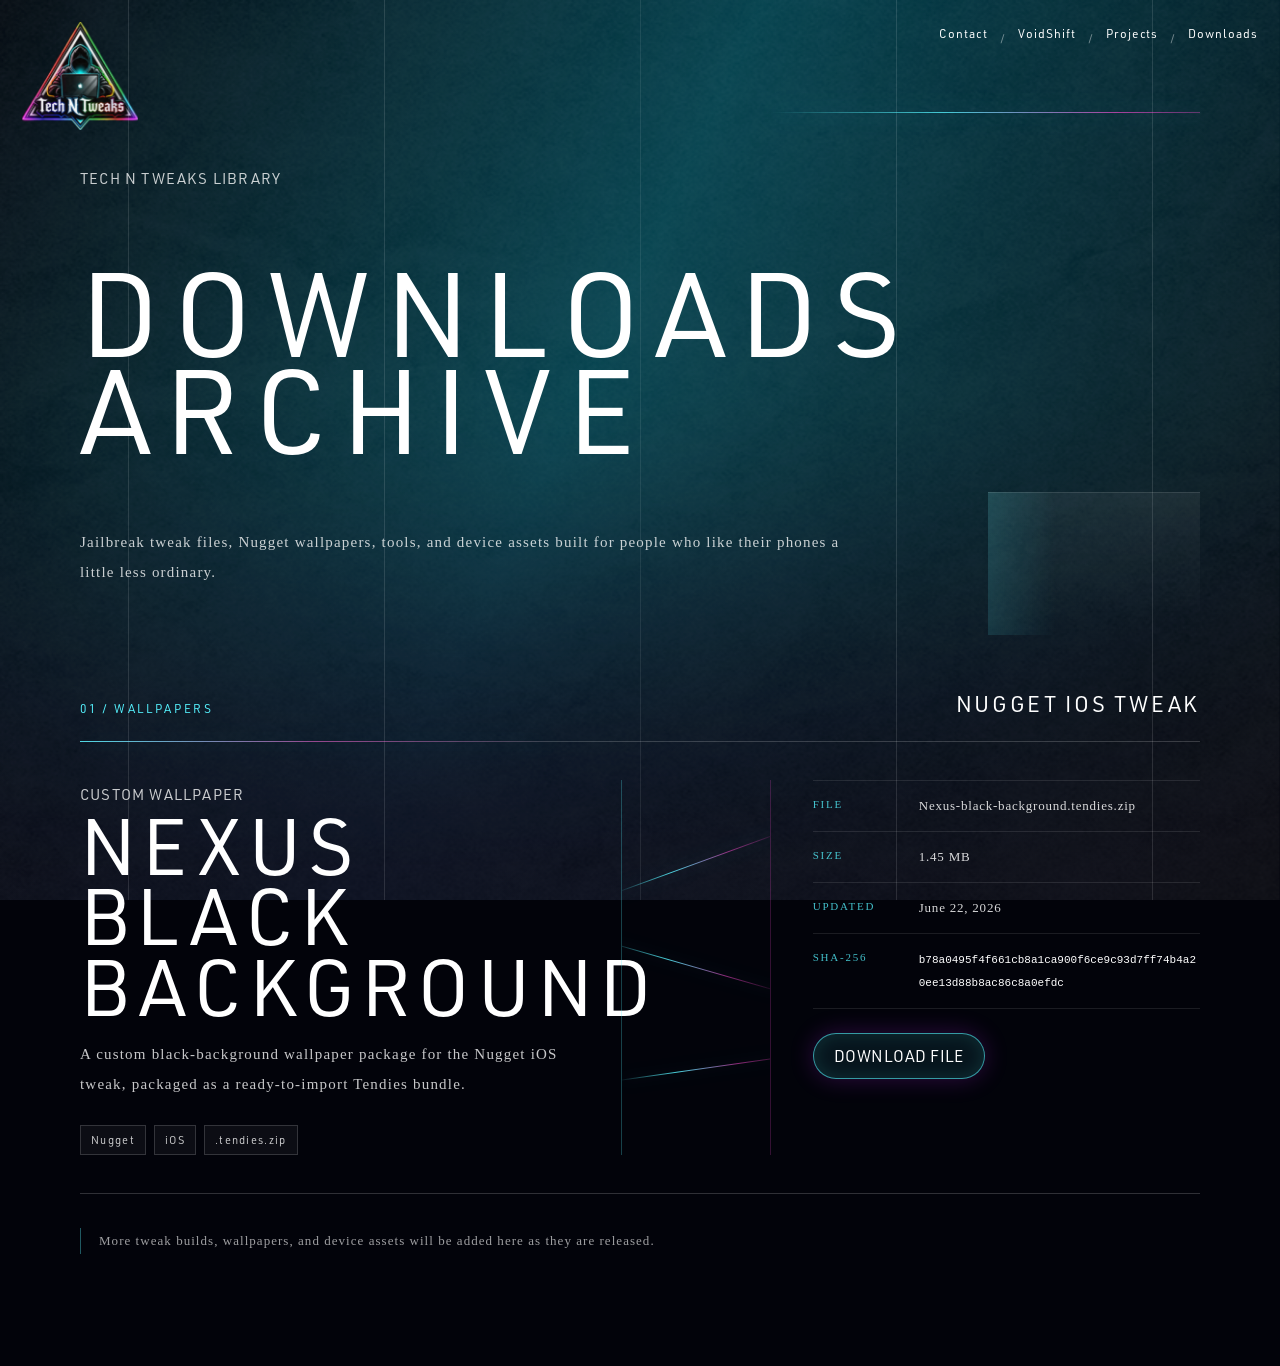
==== commit b428ca6c: "Unify static pages with Tech N Tweaks design" ====
--- a/downloads/index.html
+++ b/downloads/index.html
@@ -28,7 +28,7 @@
 	<link rel="stylesheet" href="/local-fonts/typekit-rjz2hfg.css">
 	<link rel="stylesheet" href="/assets/css/base.css">
 </head>
-<body class="voidshift-policy-body downloads-body">
+<body class="voidshift-policy-body downloads-body tnts-static-body">
 	<div id="bg-line-set" class="bg-line-set" aria-hidden="true">
 		<div class="bg-line1"></div>
 		<div class="bg-line2"></div>
@@ -40,27 +40,32 @@
 	<nav class="privacy-menu en" aria-label="Tech N Tweaks navigation">
 		<a href="mailto:support@TechNTweaks.com">Contact</a><span>/</span><a href="/works/games/">VoidShift</a><span>/</span><a href="/">Projects</a><span>/</span><a href="/downloads/">Downloads</a>
 	</nav>
-	<main class="voidshift-policy-page downloads-page">
-		<header class="voidshift-policy-hero downloads-hero">
+	<main class="voidshift-policy-page downloads-page tnts-static-page">
+		<header class="voidshift-policy-hero downloads-hero tnts-static-hero">
 			<p class="voidshift-policy-kicker en-b">TECH N TWEAKS LIBRARY</p>
-			<h1 class="en-b">Downloads</h1>
-			<p>Jailbreak tweak files, Nugget wallpapers, tools, and device assets from Tech N Tweaks.</p>
+			<h1 class="en-b"><span>Downloads</span><span>Archive</span></h1>
+			<p>Jailbreak tweak files, Nugget wallpapers, tools, and device assets built for people who like their phones a little less ordinary.</p>
 		</header>
-		<section class="downloads-section" aria-labelledby="wallpapers-heading">
+		<section class="downloads-section downloads-catalog" aria-labelledby="wallpapers-heading">
 			<div class="downloads-section-heading">
-				<p class="downloads-eyebrow en-b">WALLPAPERS</p>
-				<h2 id="wallpapers-heading" class="en-b">Nugget</h2>
+				<p class="downloads-eyebrow en-b">01 / WALLPAPERS</p>
+				<h2 id="wallpapers-heading" class="en-b">Nugget iOS Tweak</h2>
 			</div>
-			<article class="download-card">
+			<article class="download-card download-release">
 				<div class="download-card-main">
 					<p class="download-card-kicker en-b">CUSTOM WALLPAPER</p>
 					<h3 class="en-b">Nexus Black Background</h3>
-					<p>A custom wallpaper package for the Nugget iOS tweak.</p>
+					<p>A custom black-background wallpaper package for the Nugget iOS tweak, packaged as a ready-to-import Tendies bundle.</p>
 					<div class="download-tags en">
 						<span>Nugget</span>
 						<span>iOS</span>
 						<span>.tendies.zip</span>
 					</div>
+				</div>
+				<div class="download-signal" aria-hidden="true">
+					<span></span>
+					<span></span>
+					<span></span>
 				</div>
 				<div class="download-card-meta">
 					<dl>
--- a/assets/css/base.css
+++ b/assets/css/base.css
@@ -1053,16 +1053,39 @@
 }
 .voidshift-policy-body{
 	min-height:100vh;
+	background:#02030a;
+	color:#fff;
+	overflow-x:hidden;
+}
+.tnts-static-body:before,
+.tnts-static-body:after{
+	content:"";
+	position:fixed;
+	inset:0;
+	pointer-events:none;
+}
+.tnts-static-body:before{
+	z-index:0;
 	background:
-		radial-gradient(circle at 72% 18%, rgba(85,243,255,0.12), transparent 32%),
-		radial-gradient(circle at 14% 82%, rgba(255,77,214,0.12), transparent 30%),
-		#02030a;
+		linear-gradient(115deg, rgba(2,3,10,0.96), rgba(2,3,10,0.6) 45%, rgba(2,3,10,0.97)),
+		url(../image/color.jpg) center center / cover no-repeat;
+	opacity:0.74;
+}
+.tnts-static-body:after{
+	z-index:0;
+	background:url(../image/texture/paper.png) center center / cover repeat;
+	mix-blend-mode:screen;
+	opacity:0.08;
+}
+.tnts-static-body .bg-line-set{
+	z-index:1;
+	opacity:0.72;
 }
 .privacy-menu{
 	position:fixed;
 	top:26px;
 	right:22px;
-	z-index:4;
+	z-index:5;
 	display:flex;
 	align-items:center;
 	gap:12px;
@@ -1079,33 +1102,72 @@
 	border-bottom-color:rgba(255,255,255,1);
 	opacity:0.82;
 }
-.voidshift-policy-page{
+.tnts-static-page{
 	position:relative;
-	z-index:1;
-	width:min(920px, calc(100% - 96px));
+	z-index:2;
+	width:min(1080px, calc(100% - 150px));
 	margin:0 auto;
-	padding:170px 0 96px;
-}
-.voidshift-policy-hero{
-	margin-bottom:56px;
+	padding:164px 0 112px;
+	overflow:hidden;
+}
+.tnts-static-page:before{
+	content:"";
+	position:absolute;
+	top:112px;
+	right:-7vw;
+	width:min(520px, 46vw);
+	height:1px;
+	background:linear-gradient(90deg, rgba(85,243,255,0), rgba(85,243,255,0.78), rgba(255,77,214,0.64), rgba(255,255,255,0));
+	box-shadow:0 0 24px rgba(85,243,255,0.34), 0 0 42px rgba(255,77,214,0.18);
+}
+.tnts-static-hero{
+	position:relative;
+	display:grid;
+	grid-template-columns:minmax(0, 1fr) 212px;
+	gap:48px;
+	align-items:end;
+	min-height:300px;
+	margin-bottom:64px;
+}
+.tnts-static-hero > *{
+	grid-column:1;
+}
+.tnts-static-hero:after{
+	content:"";
+	grid-column:2;
+	grid-row:1 / span 4;
+	align-self:end;
+	width:100%;
+	height:142px;
+	border-top:1px solid rgba(255,255,255,0.16);
+	border-right:1px solid rgba(85,243,255,0.34);
+	background:
+		linear-gradient(90deg, rgba(85,243,255,0.13), transparent 32%),
+		linear-gradient(180deg, rgba(255,255,255,0.06), rgba(255,255,255,0));
 }
 .voidshift-policy-kicker{
-	margin-bottom:18px;
+	margin:0 0 22px;
 	font-size:12px;
 	line-height:1;
 	color:#55f3ff;
-	letter-spacing:0.2em;
-}
-.voidshift-policy-hero h1{
-	margin:0 0 18px;
-	font-size:clamp(42px, 8vw, 96px);
-	line-height:0.95;
-	letter-spacing:0.08em;
+	letter-spacing:0.22em;
+}
+.tnts-static-hero h1{
+	margin:0 0 22px;
+	font-size:clamp(60px, 9.2vw, 132px);
+	line-height:0.82;
+	letter-spacing:0.11em;
+	text-transform:uppercase;
+}
+.tnts-static-hero h1 span{
+	display:block;
 }
 .voidshift-policy-date{
-	margin-bottom:24px;
-	color:rgba(255,255,255,0.66);
+	margin:0 0 24px;
+	color:rgba(255,255,255,0.7);
 	font-size:13px;
+	line-height:1;
+	letter-spacing:0.12em;
 }
 .voidshift-policy-hero p,
 .voidshift-policy-section p{
@@ -1115,30 +1177,67 @@
 	line-height:30px;
 	letter-spacing:0.08em;
 }
+.policy-summary{
+	display:grid;
+	grid-template-columns:repeat(3, minmax(0, 1fr));
+	gap:1px;
+	margin:-22px 0 50px;
+	border:1px solid rgba(255,255,255,0.14);
+	background:rgba(255,255,255,0.08);
+}
+.policy-summary span{
+	min-height:64px;
+	display:flex;
+	align-items:center;
+	padding:0 18px;
+	background:rgba(2,3,10,0.76);
+	color:rgba(255,255,255,0.88);
+	font-size:11px;
+	line-height:18px;
+	letter-spacing:0.16em;
+	text-transform:uppercase;
+}
 .voidshift-policy-content{
+	counter-reset:policy-section;
+	border-top:1px solid rgba(255,255,255,0.16);
+}
+.voidshift-policy-section{
+	position:relative;
 	display:grid;
-	gap:34px;
-}
-.voidshift-policy-section{
-	padding:30px 0;
-	border-top:1px solid rgba(255,255,255,0.16);
+	grid-template-columns:116px minmax(0, 1fr);
+	column-gap:34px;
+	padding:34px 0;
+	border-bottom:1px solid rgba(255,255,255,0.13);
+}
+.voidshift-policy-section:before{
+	counter-increment:policy-section;
+	content:counter(policy-section, decimal-leading-zero);
+	color:rgba(85,243,255,0.78);
+	font-size:13px;
+	line-height:1;
+	letter-spacing:0.18em;
 }
 .voidshift-policy-section h2{
-	margin:0 0 16px;
-	font-size:18px;
-	line-height:1.35;
+	grid-column:2;
+	margin:0 0 14px;
+	font-size:20px;
+	line-height:1.25;
 	letter-spacing:0.12em;
 	color:#fff;
 }
+.voidshift-policy-section p{
+	grid-column:2;
+}
 .voidshift-policy-section p + p{
 	margin-top:8px;
 }
 .voidshift-policy-back{
-	margin-top:46px;
+	margin-top:48px;
 }
 .voidshift-policy-back a{
 	display:inline-flex;
 	align-items:center;
+	justify-content:center;
 	min-height:44px;
 	padding:0 20px;
 	border:1px solid rgba(85,243,255,0.6);
@@ -1149,102 +1248,140 @@
 	line-height:44px;
 	letter-spacing:0.08em;
 }
-.downloads-body{
-	background:
-		radial-gradient(circle at 76% 18%, rgba(85,243,255,0.14), transparent 34%),
-		radial-gradient(circle at 12% 74%, rgba(255,77,214,0.13), transparent 32%),
-		#02030a;
-}
 .downloads-page{
-	width:min(1040px, calc(100% - 96px));
+	width:min(1120px, calc(100% - 150px));
 }
 .downloads-hero{
-	margin-bottom:44px;
+	margin-bottom:58px;
 }
 .downloads-section{
-	padding:34px 0 0;
-	border-top:1px solid rgba(255,255,255,0.14);
+	padding:0;
 }
 .downloads-section-heading{
-	display:flex;
+	display:grid;
+	grid-template-columns:minmax(0, 1fr) auto;
 	align-items:end;
-	justify-content:space-between;
-	gap:24px;
-	margin-bottom:22px;
+	gap:28px;
+	margin-bottom:26px;
 }
 .downloads-eyebrow{
 	margin:0;
 	font-size:12px;
 	line-height:1;
 	color:#55f3ff;
-	letter-spacing:0.2em;
+	letter-spacing:0.22em;
 }
 .downloads-section-heading h2{
 	margin:0;
 	font-size:22px;
 	line-height:1;
 	letter-spacing:0.12em;
-}
-.download-card{
+	text-transform:uppercase;
+}
+.download-release{
+	position:relative;
 	display:grid;
-	grid-template-columns:minmax(280px, 0.88fr) minmax(320px, 1.12fr);
-	gap:28px;
-	padding:30px;
-	border:1px solid rgba(85,243,255,0.22);
-	border-radius:8px;
-	background:linear-gradient(135deg, rgba(85,243,255,0.08), rgba(255,77,214,0.05) 52%, rgba(255,255,255,0.035));
-	box-shadow:0 0 34px rgba(85,243,255,0.1), 0 0 42px rgba(255,77,214,0.08);
+	grid-template-columns:minmax(0, 1fr) minmax(96px, 150px) minmax(300px, 0.78fr);
+	gap:34px;
+	align-items:stretch;
+	padding:38px 0;
+	border-top:1px solid rgba(255,255,255,0.18);
+	border-bottom:1px solid rgba(255,255,255,0.18);
+	background:none;
+	box-shadow:none;
+}
+.download-release:before{
+	content:"";
+	position:absolute;
+	top:-1px;
+	left:0;
+	width:42%;
+	height:1px;
+	background:linear-gradient(90deg, rgba(85,243,255,0.85), rgba(255,77,214,0.46), transparent);
+	box-shadow:0 0 22px rgba(85,243,255,0.28);
 }
 .download-card-kicker{
 	margin:0 0 18px;
 	font-size:12px;
 	line-height:1;
 	color:#ff4dd6;
-	letter-spacing:0.2em;
+	letter-spacing:0.22em;
 }
 .download-card h3{
-	margin:0 0 16px;
-	font-size:clamp(30px, 5vw, 56px);
-	line-height:0.98;
-	letter-spacing:0.06em;
+	margin:0 0 18px;
+	font-size:clamp(44px, 6.4vw, 78px);
+	line-height:0.9;
+	letter-spacing:0.08em;
+	text-transform:uppercase;
 }
 .download-card p{
-	max-width:480px;
+	max-width:560px;
 	margin:0;
 	color:rgba(255,255,255,0.78);
 	font-size:15px;
-	line-height:29px;
+	line-height:30px;
 	letter-spacing:0.08em;
 }
 .download-tags{
 	display:flex;
 	flex-wrap:wrap;
 	gap:8px;
-	margin-top:24px;
+	margin-top:26px;
 }
 .download-tags span{
 	display:inline-flex;
 	align-items:center;
-	min-height:30px;
-	padding:0 11px;
-	border:1px solid rgba(255,255,255,0.14);
-	border-radius:999px;
+	min-height:28px;
+	padding:0 10px;
+	border:1px solid rgba(255,255,255,0.16);
 	background:rgba(255,255,255,0.045);
 	color:rgba(255,255,255,0.78);
 	font-size:11px;
-	line-height:30px;
+	line-height:28px;
 	letter-spacing:0.12em;
+}
+.download-signal{
+	position:relative;
+	min-height:100%;
+	border-left:1px solid rgba(85,243,255,0.26);
+	border-right:1px solid rgba(255,77,214,0.2);
+	overflow:hidden;
+}
+.download-signal span{
+	position:absolute;
+	left:50%;
+	width:180px;
+	height:1px;
+	background:linear-gradient(90deg, transparent, rgba(85,243,255,0.86), rgba(255,77,214,0.56), transparent);
+	transform-origin:left center;
+	box-shadow:0 0 18px rgba(85,243,255,0.28);
+}
+.download-signal span:nth-child(1){
+	top:22%;
+	transform:rotate(-20deg) translateX(-48%);
+}
+.download-signal span:nth-child(2){
+	top:50%;
+	transform:rotate(16deg) translateX(-50%);
+}
+.download-signal span:nth-child(3){
+	top:77%;
+	transform:rotate(-8deg) translateX(-44%);
+}
+.download-card-meta{
+	padding-left:8px;
 }
 .download-card-meta dl{
 	display:grid;
-	gap:14px;
+	gap:0;
 	margin:0 0 24px;
+	border-top:1px solid rgba(255,255,255,0.1);
 }
 .download-card-meta dl div{
 	display:grid;
-	grid-template-columns:92px minmax(0, 1fr);
+	grid-template-columns:88px minmax(0, 1fr);
 	gap:18px;
-	padding-bottom:14px;
+	padding:14px 0;
 	border-bottom:1px solid rgba(255,255,255,0.1);
 }
 .download-card-meta dt{
@@ -1274,8 +1411,11 @@
 	text-transform:uppercase;
 }
 .downloads-note{
+	max-width:620px;
 	margin-top:34px;
-	color:rgba(255,255,255,0.58);
+	padding-left:18px;
+	border-left:1px solid rgba(85,243,255,0.36);
+	color:rgba(255,255,255,0.62);
 	font-size:13px;
 	line-height:26px;
 	letter-spacing:0.08em;
@@ -1509,27 +1649,53 @@
 	.privacy-menu{
 		display:none;
 	}
-	.voidshift-policy-page{
+	.tnts-static-page,
+	.downloads-page{
 		width:min(86%, 920px);
 		padding-top:130px;
 		padding-bottom:76px;
 	}
-	.voidshift-policy-hero{
+	.tnts-static-page:before{
+		top:96px;
+		right:-18vw;
+		width:66vw;
+	}
+	.tnts-static-hero{
+		grid-template-columns:1fr;
+		gap:24px;
+		min-height:0;
 		margin-bottom:42px;
 	}
-	.voidshift-policy-hero h1{
-		font-size:clamp(36px, 12vw, 60px);
+	.tnts-static-hero:after{
+		grid-column:1;
+		grid-row:auto;
+		height:58px;
+	}
+	.tnts-static-hero h1{
+		font-size:clamp(38px, 12vw, 64px);
+		line-height:0.86;
+		letter-spacing:0.04em;
 	}
 	.voidshift-policy-hero p,
 	.voidshift-policy-section p{
 		font-size:13px;
 		line-height:27px;
 	}
+	.policy-summary{
+		grid-template-columns:1fr;
+		margin-top:0;
+	}
+	.policy-summary span{
+		min-height:50px;
+	}
 	.voidshift-policy-section{
+		grid-template-columns:1fr;
+		gap:12px;
 		padding:24px 0;
 	}
-	.downloads-page{
-		width:min(86%, 920px);
+	.voidshift-policy-section h2,
+	.voidshift-policy-section p{
+		grid-column:1;
 	}
 	.downloads-section-heading,
 	.download-card,
@@ -1540,16 +1706,23 @@
 		align-items:start;
 		gap:10px;
 	}
-	.download-card{
+	.download-release{
 		gap:24px;
-		padding:22px;
+		padding:28px 0;
 	}
 	.download-card h3{
-		font-size:clamp(30px, 11vw, 44px);
+		font-size:clamp(31px, 10.5vw, 48px);
+		letter-spacing:0.04em;
+		overflow-wrap:anywhere;
 	}
 	.download-card p{
 		font-size:13px;
 		line-height:27px;
+	}
+	.download-signal{
+		min-height:68px;
+		border-top:1px solid rgba(85,243,255,0.2);
+		border-bottom:1px solid rgba(255,77,214,0.16);
 	}
 	.download-card-meta dl div{
 		gap:6px;
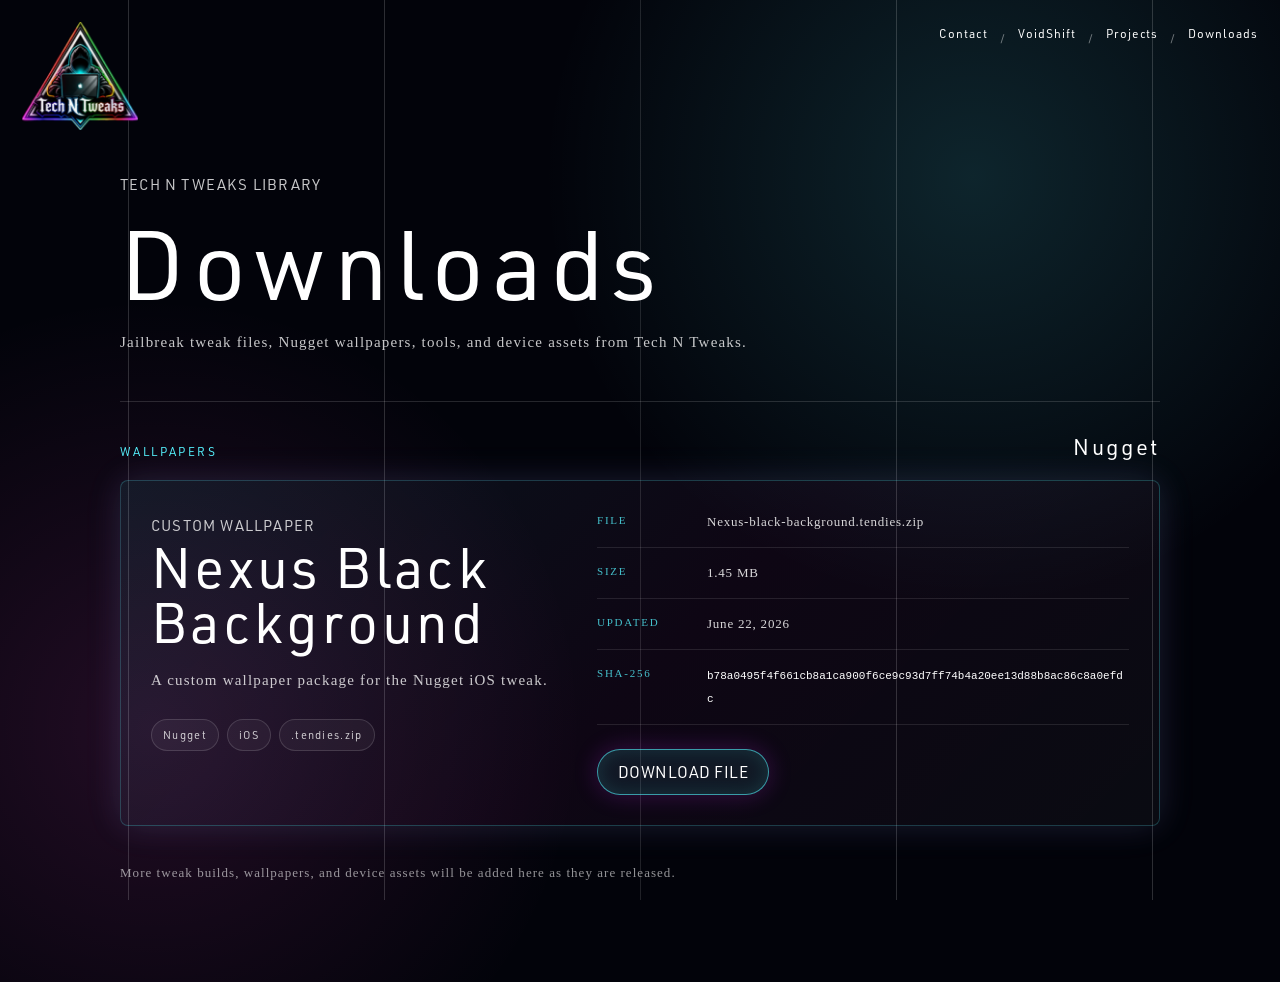
==== commit e81955d0: "Revert "Unify static pages with Tech N Tweaks design" This reverts commit b428ca6c903443a87842135ce7" ====
--- a/downloads/index.html
+++ b/downloads/index.html
@@ -28,7 +28,7 @@
 	<link rel="stylesheet" href="/local-fonts/typekit-rjz2hfg.css">
 	<link rel="stylesheet" href="/assets/css/base.css">
 </head>
-<body class="voidshift-policy-body downloads-body tnts-static-body">
+<body class="voidshift-policy-body downloads-body">
 	<div id="bg-line-set" class="bg-line-set" aria-hidden="true">
 		<div class="bg-line1"></div>
 		<div class="bg-line2"></div>
@@ -40,32 +40,27 @@
 	<nav class="privacy-menu en" aria-label="Tech N Tweaks navigation">
 		<a href="mailto:support@TechNTweaks.com">Contact</a><span>/</span><a href="/works/games/">VoidShift</a><span>/</span><a href="/">Projects</a><span>/</span><a href="/downloads/">Downloads</a>
 	</nav>
-	<main class="voidshift-policy-page downloads-page tnts-static-page">
-		<header class="voidshift-policy-hero downloads-hero tnts-static-hero">
+	<main class="voidshift-policy-page downloads-page">
+		<header class="voidshift-policy-hero downloads-hero">
 			<p class="voidshift-policy-kicker en-b">TECH N TWEAKS LIBRARY</p>
-			<h1 class="en-b"><span>Downloads</span><span>Archive</span></h1>
-			<p>Jailbreak tweak files, Nugget wallpapers, tools, and device assets built for people who like their phones a little less ordinary.</p>
+			<h1 class="en-b">Downloads</h1>
+			<p>Jailbreak tweak files, Nugget wallpapers, tools, and device assets from Tech N Tweaks.</p>
 		</header>
-		<section class="downloads-section downloads-catalog" aria-labelledby="wallpapers-heading">
+		<section class="downloads-section" aria-labelledby="wallpapers-heading">
 			<div class="downloads-section-heading">
-				<p class="downloads-eyebrow en-b">01 / WALLPAPERS</p>
-				<h2 id="wallpapers-heading" class="en-b">Nugget iOS Tweak</h2>
+				<p class="downloads-eyebrow en-b">WALLPAPERS</p>
+				<h2 id="wallpapers-heading" class="en-b">Nugget</h2>
 			</div>
-			<article class="download-card download-release">
+			<article class="download-card">
 				<div class="download-card-main">
 					<p class="download-card-kicker en-b">CUSTOM WALLPAPER</p>
 					<h3 class="en-b">Nexus Black Background</h3>
-					<p>A custom black-background wallpaper package for the Nugget iOS tweak, packaged as a ready-to-import Tendies bundle.</p>
+					<p>A custom wallpaper package for the Nugget iOS tweak.</p>
 					<div class="download-tags en">
 						<span>Nugget</span>
 						<span>iOS</span>
 						<span>.tendies.zip</span>
 					</div>
-				</div>
-				<div class="download-signal" aria-hidden="true">
-					<span></span>
-					<span></span>
-					<span></span>
 				</div>
 				<div class="download-card-meta">
 					<dl>
--- a/assets/css/base.css
+++ b/assets/css/base.css
@@ -1053,39 +1053,16 @@
 }
 .voidshift-policy-body{
 	min-height:100vh;
-	background:#02030a;
-	color:#fff;
-	overflow-x:hidden;
-}
-.tnts-static-body:before,
-.tnts-static-body:after{
-	content:"";
-	position:fixed;
-	inset:0;
-	pointer-events:none;
-}
-.tnts-static-body:before{
-	z-index:0;
 	background:
-		linear-gradient(115deg, rgba(2,3,10,0.96), rgba(2,3,10,0.6) 45%, rgba(2,3,10,0.97)),
-		url(../image/color.jpg) center center / cover no-repeat;
-	opacity:0.74;
-}
-.tnts-static-body:after{
-	z-index:0;
-	background:url(../image/texture/paper.png) center center / cover repeat;
-	mix-blend-mode:screen;
-	opacity:0.08;
-}
-.tnts-static-body .bg-line-set{
-	z-index:1;
-	opacity:0.72;
+		radial-gradient(circle at 72% 18%, rgba(85,243,255,0.12), transparent 32%),
+		radial-gradient(circle at 14% 82%, rgba(255,77,214,0.12), transparent 30%),
+		#02030a;
 }
 .privacy-menu{
 	position:fixed;
 	top:26px;
 	right:22px;
-	z-index:5;
+	z-index:4;
 	display:flex;
 	align-items:center;
 	gap:12px;
@@ -1102,72 +1079,33 @@
 	border-bottom-color:rgba(255,255,255,1);
 	opacity:0.82;
 }
-.tnts-static-page{
+.voidshift-policy-page{
 	position:relative;
-	z-index:2;
-	width:min(1080px, calc(100% - 150px));
+	z-index:1;
+	width:min(920px, calc(100% - 96px));
 	margin:0 auto;
-	padding:164px 0 112px;
-	overflow:hidden;
-}
-.tnts-static-page:before{
-	content:"";
-	position:absolute;
-	top:112px;
-	right:-7vw;
-	width:min(520px, 46vw);
-	height:1px;
-	background:linear-gradient(90deg, rgba(85,243,255,0), rgba(85,243,255,0.78), rgba(255,77,214,0.64), rgba(255,255,255,0));
-	box-shadow:0 0 24px rgba(85,243,255,0.34), 0 0 42px rgba(255,77,214,0.18);
-}
-.tnts-static-hero{
-	position:relative;
-	display:grid;
-	grid-template-columns:minmax(0, 1fr) 212px;
-	gap:48px;
-	align-items:end;
-	min-height:300px;
-	margin-bottom:64px;
-}
-.tnts-static-hero > *{
-	grid-column:1;
-}
-.tnts-static-hero:after{
-	content:"";
-	grid-column:2;
-	grid-row:1 / span 4;
-	align-self:end;
-	width:100%;
-	height:142px;
-	border-top:1px solid rgba(255,255,255,0.16);
-	border-right:1px solid rgba(85,243,255,0.34);
-	background:
-		linear-gradient(90deg, rgba(85,243,255,0.13), transparent 32%),
-		linear-gradient(180deg, rgba(255,255,255,0.06), rgba(255,255,255,0));
+	padding:170px 0 96px;
+}
+.voidshift-policy-hero{
+	margin-bottom:56px;
 }
 .voidshift-policy-kicker{
-	margin:0 0 22px;
+	margin-bottom:18px;
 	font-size:12px;
 	line-height:1;
 	color:#55f3ff;
-	letter-spacing:0.22em;
-}
-.tnts-static-hero h1{
-	margin:0 0 22px;
-	font-size:clamp(60px, 9.2vw, 132px);
-	line-height:0.82;
-	letter-spacing:0.11em;
-	text-transform:uppercase;
-}
-.tnts-static-hero h1 span{
-	display:block;
+	letter-spacing:0.2em;
+}
+.voidshift-policy-hero h1{
+	margin:0 0 18px;
+	font-size:clamp(42px, 8vw, 96px);
+	line-height:0.95;
+	letter-spacing:0.08em;
 }
 .voidshift-policy-date{
-	margin:0 0 24px;
-	color:rgba(255,255,255,0.7);
+	margin-bottom:24px;
+	color:rgba(255,255,255,0.66);
 	font-size:13px;
-	line-height:1;
-	letter-spacing:0.12em;
 }
 .voidshift-policy-hero p,
 .voidshift-policy-section p{
@@ -1177,67 +1115,30 @@
 	line-height:30px;
 	letter-spacing:0.08em;
 }
-.policy-summary{
+.voidshift-policy-content{
 	display:grid;
-	grid-template-columns:repeat(3, minmax(0, 1fr));
-	gap:1px;
-	margin:-22px 0 50px;
-	border:1px solid rgba(255,255,255,0.14);
-	background:rgba(255,255,255,0.08);
-}
-.policy-summary span{
-	min-height:64px;
-	display:flex;
-	align-items:center;
-	padding:0 18px;
-	background:rgba(2,3,10,0.76);
-	color:rgba(255,255,255,0.88);
-	font-size:11px;
-	line-height:18px;
-	letter-spacing:0.16em;
-	text-transform:uppercase;
-}
-.voidshift-policy-content{
-	counter-reset:policy-section;
+	gap:34px;
+}
+.voidshift-policy-section{
+	padding:30px 0;
 	border-top:1px solid rgba(255,255,255,0.16);
 }
-.voidshift-policy-section{
-	position:relative;
-	display:grid;
-	grid-template-columns:116px minmax(0, 1fr);
-	column-gap:34px;
-	padding:34px 0;
-	border-bottom:1px solid rgba(255,255,255,0.13);
-}
-.voidshift-policy-section:before{
-	counter-increment:policy-section;
-	content:counter(policy-section, decimal-leading-zero);
-	color:rgba(85,243,255,0.78);
-	font-size:13px;
-	line-height:1;
-	letter-spacing:0.18em;
-}
 .voidshift-policy-section h2{
-	grid-column:2;
-	margin:0 0 14px;
-	font-size:20px;
-	line-height:1.25;
+	margin:0 0 16px;
+	font-size:18px;
+	line-height:1.35;
 	letter-spacing:0.12em;
 	color:#fff;
 }
-.voidshift-policy-section p{
-	grid-column:2;
-}
 .voidshift-policy-section p + p{
 	margin-top:8px;
 }
 .voidshift-policy-back{
-	margin-top:48px;
+	margin-top:46px;
 }
 .voidshift-policy-back a{
 	display:inline-flex;
 	align-items:center;
-	justify-content:center;
 	min-height:44px;
 	padding:0 20px;
 	border:1px solid rgba(85,243,255,0.6);
@@ -1248,140 +1149,102 @@
 	line-height:44px;
 	letter-spacing:0.08em;
 }
+.downloads-body{
+	background:
+		radial-gradient(circle at 76% 18%, rgba(85,243,255,0.14), transparent 34%),
+		radial-gradient(circle at 12% 74%, rgba(255,77,214,0.13), transparent 32%),
+		#02030a;
+}
 .downloads-page{
-	width:min(1120px, calc(100% - 150px));
+	width:min(1040px, calc(100% - 96px));
 }
 .downloads-hero{
-	margin-bottom:58px;
+	margin-bottom:44px;
 }
 .downloads-section{
-	padding:0;
+	padding:34px 0 0;
+	border-top:1px solid rgba(255,255,255,0.14);
 }
 .downloads-section-heading{
-	display:grid;
-	grid-template-columns:minmax(0, 1fr) auto;
+	display:flex;
 	align-items:end;
-	gap:28px;
-	margin-bottom:26px;
+	justify-content:space-between;
+	gap:24px;
+	margin-bottom:22px;
 }
 .downloads-eyebrow{
 	margin:0;
 	font-size:12px;
 	line-height:1;
 	color:#55f3ff;
-	letter-spacing:0.22em;
+	letter-spacing:0.2em;
 }
 .downloads-section-heading h2{
 	margin:0;
 	font-size:22px;
 	line-height:1;
 	letter-spacing:0.12em;
-	text-transform:uppercase;
-}
-.download-release{
-	position:relative;
+}
+.download-card{
 	display:grid;
-	grid-template-columns:minmax(0, 1fr) minmax(96px, 150px) minmax(300px, 0.78fr);
-	gap:34px;
-	align-items:stretch;
-	padding:38px 0;
-	border-top:1px solid rgba(255,255,255,0.18);
-	border-bottom:1px solid rgba(255,255,255,0.18);
-	background:none;
-	box-shadow:none;
-}
-.download-release:before{
-	content:"";
-	position:absolute;
-	top:-1px;
-	left:0;
-	width:42%;
-	height:1px;
-	background:linear-gradient(90deg, rgba(85,243,255,0.85), rgba(255,77,214,0.46), transparent);
-	box-shadow:0 0 22px rgba(85,243,255,0.28);
+	grid-template-columns:minmax(280px, 0.88fr) minmax(320px, 1.12fr);
+	gap:28px;
+	padding:30px;
+	border:1px solid rgba(85,243,255,0.22);
+	border-radius:8px;
+	background:linear-gradient(135deg, rgba(85,243,255,0.08), rgba(255,77,214,0.05) 52%, rgba(255,255,255,0.035));
+	box-shadow:0 0 34px rgba(85,243,255,0.1), 0 0 42px rgba(255,77,214,0.08);
 }
 .download-card-kicker{
 	margin:0 0 18px;
 	font-size:12px;
 	line-height:1;
 	color:#ff4dd6;
-	letter-spacing:0.22em;
+	letter-spacing:0.2em;
 }
 .download-card h3{
-	margin:0 0 18px;
-	font-size:clamp(44px, 6.4vw, 78px);
-	line-height:0.9;
-	letter-spacing:0.08em;
-	text-transform:uppercase;
+	margin:0 0 16px;
+	font-size:clamp(30px, 5vw, 56px);
+	line-height:0.98;
+	letter-spacing:0.06em;
 }
 .download-card p{
-	max-width:560px;
+	max-width:480px;
 	margin:0;
 	color:rgba(255,255,255,0.78);
 	font-size:15px;
-	line-height:30px;
+	line-height:29px;
 	letter-spacing:0.08em;
 }
 .download-tags{
 	display:flex;
 	flex-wrap:wrap;
 	gap:8px;
-	margin-top:26px;
+	margin-top:24px;
 }
 .download-tags span{
 	display:inline-flex;
 	align-items:center;
-	min-height:28px;
-	padding:0 10px;
-	border:1px solid rgba(255,255,255,0.16);
+	min-height:30px;
+	padding:0 11px;
+	border:1px solid rgba(255,255,255,0.14);
+	border-radius:999px;
 	background:rgba(255,255,255,0.045);
 	color:rgba(255,255,255,0.78);
 	font-size:11px;
-	line-height:28px;
+	line-height:30px;
 	letter-spacing:0.12em;
-}
-.download-signal{
-	position:relative;
-	min-height:100%;
-	border-left:1px solid rgba(85,243,255,0.26);
-	border-right:1px solid rgba(255,77,214,0.2);
-	overflow:hidden;
-}
-.download-signal span{
-	position:absolute;
-	left:50%;
-	width:180px;
-	height:1px;
-	background:linear-gradient(90deg, transparent, rgba(85,243,255,0.86), rgba(255,77,214,0.56), transparent);
-	transform-origin:left center;
-	box-shadow:0 0 18px rgba(85,243,255,0.28);
-}
-.download-signal span:nth-child(1){
-	top:22%;
-	transform:rotate(-20deg) translateX(-48%);
-}
-.download-signal span:nth-child(2){
-	top:50%;
-	transform:rotate(16deg) translateX(-50%);
-}
-.download-signal span:nth-child(3){
-	top:77%;
-	transform:rotate(-8deg) translateX(-44%);
-}
-.download-card-meta{
-	padding-left:8px;
 }
 .download-card-meta dl{
 	display:grid;
-	gap:0;
+	gap:14px;
 	margin:0 0 24px;
-	border-top:1px solid rgba(255,255,255,0.1);
 }
 .download-card-meta dl div{
 	display:grid;
-	grid-template-columns:88px minmax(0, 1fr);
+	grid-template-columns:92px minmax(0, 1fr);
 	gap:18px;
-	padding:14px 0;
+	padding-bottom:14px;
 	border-bottom:1px solid rgba(255,255,255,0.1);
 }
 .download-card-meta dt{
@@ -1411,11 +1274,8 @@
 	text-transform:uppercase;
 }
 .downloads-note{
-	max-width:620px;
 	margin-top:34px;
-	padding-left:18px;
-	border-left:1px solid rgba(85,243,255,0.36);
-	color:rgba(255,255,255,0.62);
+	color:rgba(255,255,255,0.58);
 	font-size:13px;
 	line-height:26px;
 	letter-spacing:0.08em;
@@ -1649,53 +1509,27 @@
 	.privacy-menu{
 		display:none;
 	}
-	.tnts-static-page,
-	.downloads-page{
+	.voidshift-policy-page{
 		width:min(86%, 920px);
 		padding-top:130px;
 		padding-bottom:76px;
 	}
-	.tnts-static-page:before{
-		top:96px;
-		right:-18vw;
-		width:66vw;
-	}
-	.tnts-static-hero{
-		grid-template-columns:1fr;
-		gap:24px;
-		min-height:0;
+	.voidshift-policy-hero{
 		margin-bottom:42px;
 	}
-	.tnts-static-hero:after{
-		grid-column:1;
-		grid-row:auto;
-		height:58px;
-	}
-	.tnts-static-hero h1{
-		font-size:clamp(38px, 12vw, 64px);
-		line-height:0.86;
-		letter-spacing:0.04em;
+	.voidshift-policy-hero h1{
+		font-size:clamp(36px, 12vw, 60px);
 	}
 	.voidshift-policy-hero p,
 	.voidshift-policy-section p{
 		font-size:13px;
 		line-height:27px;
 	}
-	.policy-summary{
-		grid-template-columns:1fr;
-		margin-top:0;
-	}
-	.policy-summary span{
-		min-height:50px;
-	}
 	.voidshift-policy-section{
-		grid-template-columns:1fr;
-		gap:12px;
 		padding:24px 0;
 	}
-	.voidshift-policy-section h2,
-	.voidshift-policy-section p{
-		grid-column:1;
+	.downloads-page{
+		width:min(86%, 920px);
 	}
 	.downloads-section-heading,
 	.download-card,
@@ -1706,23 +1540,16 @@
 		align-items:start;
 		gap:10px;
 	}
-	.download-release{
+	.download-card{
 		gap:24px;
-		padding:28px 0;
+		padding:22px;
 	}
 	.download-card h3{
-		font-size:clamp(31px, 10.5vw, 48px);
-		letter-spacing:0.04em;
-		overflow-wrap:anywhere;
+		font-size:clamp(30px, 11vw, 44px);
 	}
 	.download-card p{
 		font-size:13px;
 		line-height:27px;
-	}
-	.download-signal{
-		min-height:68px;
-		border-top:1px solid rgba(85,243,255,0.2);
-		border-bottom:1px solid rgba(255,77,214,0.16);
 	}
 	.download-card-meta dl div{
 		gap:6px;
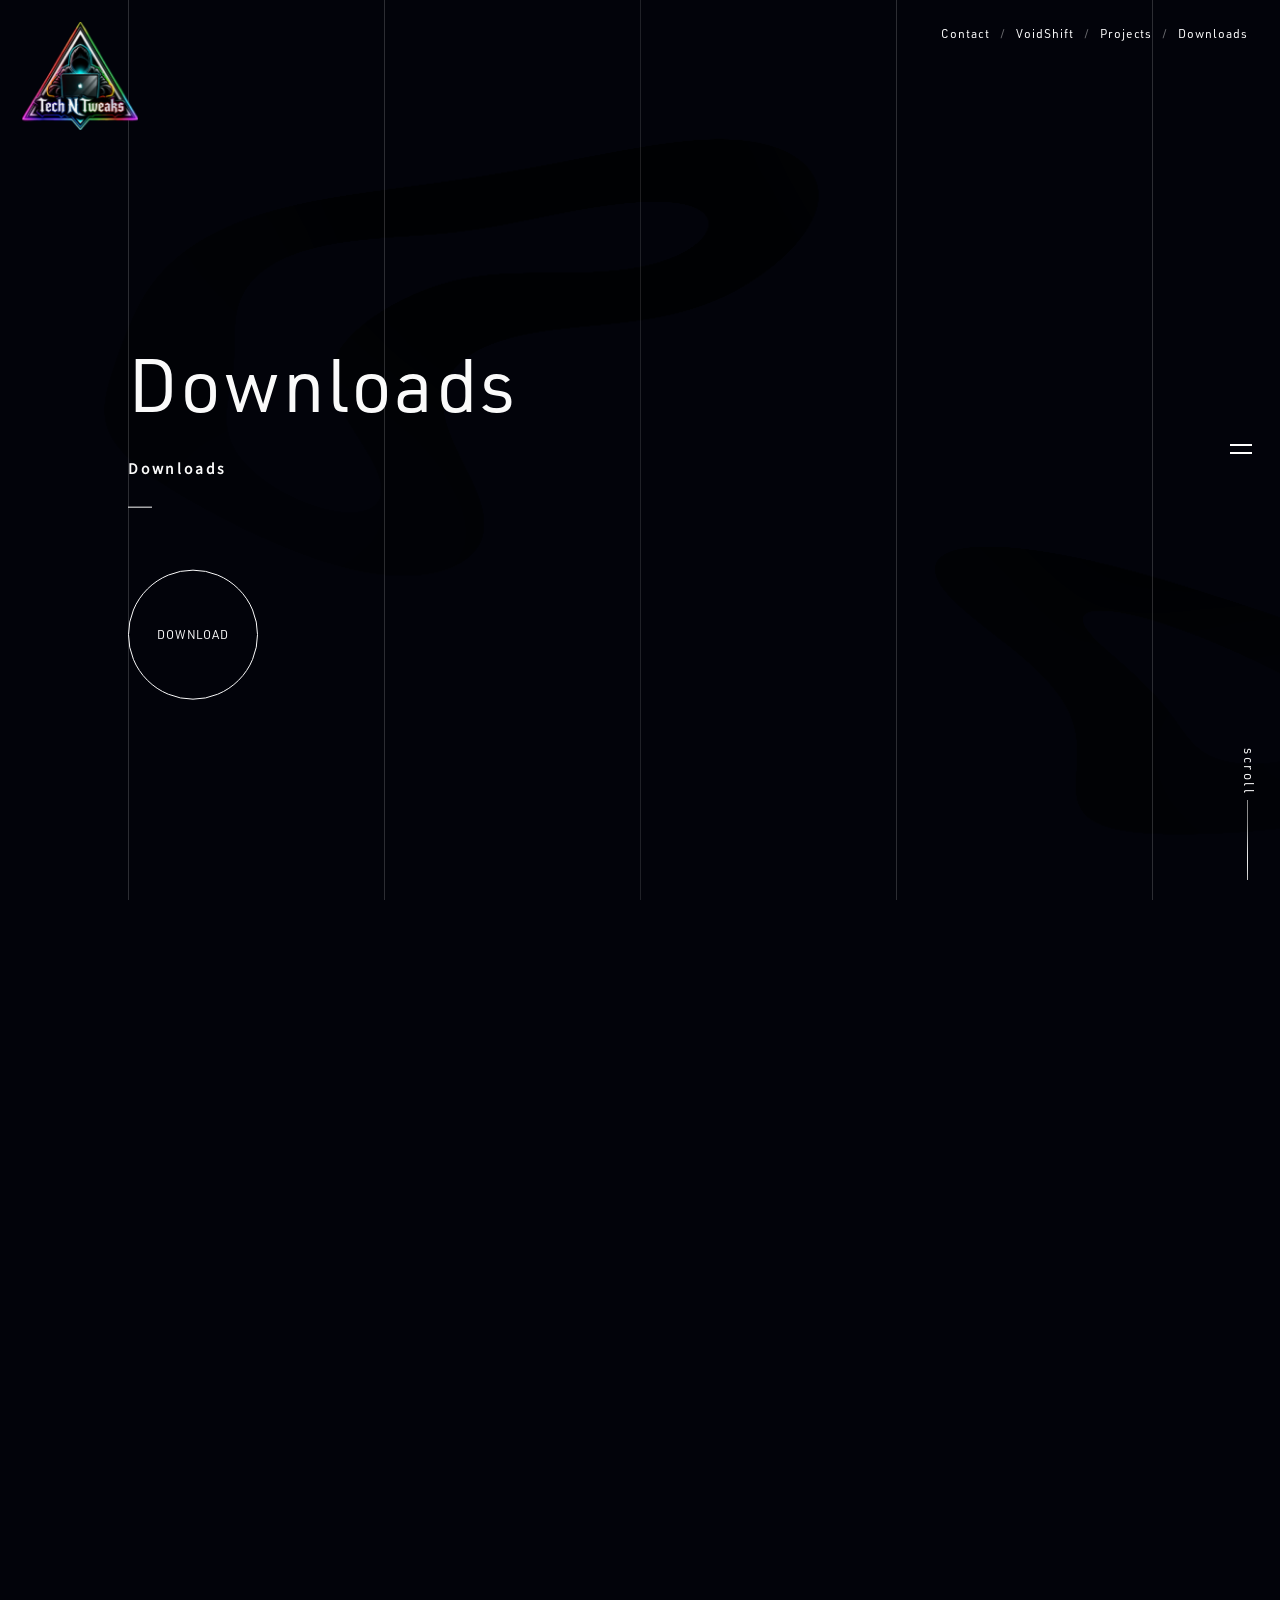
==== commit 8c588038: "Unify downloads and privacy pages with site design" ====
--- a/downloads/index.html
+++ b/downloads/index.html
@@ -1,10 +1,11 @@
 <!doctype html>
 <html>
 <head>
-	<meta charset="UTF-8">
+<meta charset="UTF-8">
 	<meta http-equiv="x-ua-compatible" content="ie=edge">
 	<meta name="viewport" content="width=device-width, initial-scale=1">
 	<meta name="format-detection" content="telephone=no">
+
 	<title>Downloads | Tech N Tweaks</title>
 	<meta name="description" content="Download Tech N Tweaks jailbreak tweak files, Nugget wallpapers, tools, and creative device assets.">
 	<meta property="og:type" content="website">
@@ -17,10 +18,14 @@
 	<meta name="twitter:title" content="Downloads | Tech N Tweaks">
 	<meta name="twitter:description" content="Download Tech N Tweaks jailbreak tweak files, Nugget wallpapers, tools, and creative device assets.">
 	<meta name="twitter:image" content="https://techntweaks.com/custom-assets/tnts-logo.png">
+
 	<link rel="icon" href="/favicon.ico?v=20260530">
 	<link rel="icon" type="image/png" sizes="32x32" href="/favicon-32x32.png?v=20260530">
 	<link rel="icon" type="image/png" sizes="192x192" href="/site-icon-192.png?v=20260530">
 	<link rel="apple-touch-icon" href="/apple-touch-icon.png?v=20260530">
+
+	<script src="/assets/js/lib/lib.js"></script>
+
 	<link rel="stylesheet" href="/assets/css/yakuhanjp-noto.min.css">
 	<link href="/local-fonts/noto-sans-jp.css" rel="stylesheet">
 	<link href="/local-fonts/alef.css" rel="stylesheet">
@@ -28,64 +33,103 @@
 	<link rel="stylesheet" href="/local-fonts/typekit-rjz2hfg.css">
 	<link rel="stylesheet" href="/assets/css/base.css">
 </head>
-<body class="voidshift-policy-body downloads-body">
-	<div id="bg-line-set" class="bg-line-set" aria-hidden="true">
+
+<body>
+	<canvas id="world" class="world"></canvas>
+
+	<div id="bg-line-set" class="bg-line-set">
 		<div class="bg-line1"></div>
 		<div class="bg-line2"></div>
 		<div class="bg-line3"></div>
 		<div class="bg-line4"></div>
 		<div class="bg-line5"></div>
 	</div>
-	<a id="head-logo" class="head-logo" href="/" aria-label="Tech N Tweaks home"></a>
-	<nav class="privacy-menu en" aria-label="Tech N Tweaks navigation">
-		<a href="mailto:support@TechNTweaks.com">Contact</a><span>/</span><a href="/works/games/">VoidShift</a><span>/</span><a href="/">Projects</a><span>/</span><a href="/downloads/">Downloads</a>
-	</nav>
-	<main class="voidshift-policy-page downloads-page">
-		<header class="voidshift-policy-hero downloads-hero">
-			<p class="voidshift-policy-kicker en-b">TECH N TWEAKS LIBRARY</p>
-			<h1 class="en-b">Downloads</h1>
-			<p>Jailbreak tweak files, Nugget wallpapers, tools, and device assets from Tech N Tweaks.</p>
-		</header>
-		<section class="downloads-section" aria-labelledby="wallpapers-heading">
-			<div class="downloads-section-heading">
-				<p class="downloads-eyebrow en-b">WALLPAPERS</p>
-				<h2 id="wallpapers-heading" class="en-b">Nugget</h2>
+
+	<div class="dt-wrapper">
+		<div class="dt-contents">
+			<div class="dt-w-title-ja">Downloads</div>
+			<div class="dt-w-title-en">Downloads</div>
+			<div class="dt-w-path">/downloads/</div>
+			<div class="dt-w-thum">/custom-assets/tnts-logo.png</div>
+			<div class="dt-w-url">/downloads/files/wallpapers/Nexus-black-background.tendies.zip</div>
+			<div class="dt-w-link-label">DOWNLOAD</div>
+			<div class="dt-mv">/custom-assets/tnts-logo.png</div>
+			<div class="dt-description"><div class="downloads-layout">
+					<div class="downloads-copy-panel">
+						<p class="downloads-kicker en-b">NUGGET WALLPAPER</p>
+						<p class="downloads-lede">Nexus Black Background is a custom Tendies wallpaper package for the Nugget iOS tweak.</p>
+						<p class="downloads-copy">Download the ZIP, import it into Nugget, and keep the original package intact so the wallpaper bundle structure stays valid.</p>
+						<p class="voidshift-actions"><a class="voidshift-download en-b" href="/downloads/files/wallpapers/Nexus-black-background.tendies.zip" download>Download File</a></p>
+					</div>
+					<div class="downloads-file-panel">
+						<dl class="downloads-meta-list">
+							<div>
+								<dt>File</dt>
+								<dd>Nexus-black-background.tendies.zip</dd>
+							</div>
+							<div>
+								<dt>Size</dt>
+								<dd>1.45 MB</dd>
+							</div>
+							<div>
+								<dt>Updated</dt>
+								<dd>June 22, 2026</dd>
+							</div>
+							<div>
+								<dt>SHA-256</dt>
+								<dd><code>b78a0495f4f661cb8a1ca900f6ce9c93d7ff74b4a20ee13d88b8ac86c8a0efdc</code></dd>
+							</div>
+						</dl>
+					</div>
+				</div></div>
+			<div class="dt-credit"><p>Download: Nexus Black Background<br>Format: Tendies ZIP<br>For: Nugget iOS tweak</p></div>
+			<div class="dt-w-imglist">
 			</div>
-			<article class="download-card">
-				<div class="download-card-main">
-					<p class="download-card-kicker en-b">CUSTOM WALLPAPER</p>
-					<h3 class="en-b">Nexus Black Background</h3>
-					<p>A custom wallpaper package for the Nugget iOS tweak.</p>
-					<div class="download-tags en">
-						<span>Nugget</span>
-						<span>iOS</span>
-						<span>.tendies.zip</span>
-					</div>
-				</div>
-				<div class="download-card-meta">
-					<dl>
-						<div>
-							<dt>File</dt>
-							<dd>Nexus-black-background.tendies.zip</dd>
-						</div>
-						<div>
-							<dt>Size</dt>
-							<dd>1.45 MB</dd>
-						</div>
-						<div>
-							<dt>Updated</dt>
-							<dd>June 22, 2026</dd>
-						</div>
-						<div>
-							<dt>SHA-256</dt>
-							<dd><code>b78a0495f4f661cb8a1ca900f6ce9c93d7ff74b4a20ee13d88b8ac86c8a0efdc</code></dd>
-						</div>
-					</dl>
-					<a class="voidshift-download download-file-button en-b" href="/downloads/files/wallpapers/Nexus-black-background.tendies.zip" download>Download File</a>
-				</div>
-			</article>
-		</section>
-		<p class="downloads-note">More tweak builds, wallpapers, and device assets will be added here as they are released.</p>
-	</main>
+		</div>
+	</div>
+
+	<div id="info-wrapper" class="info-wrapper">
+		<div id="info-in" class="info-in"></div>
+	</div>
+	<div id="sp-info" class="sp-info"></div>
+
+	<div id="scroll-wrapp" class="scroll-wrapp"></div>
+
+	<div id="menu" class="menu en">
+		<span class="menu-con">Contact</span>/<span class="menu-fb menu-voidshift"><a href="/works/games/">VoidShift</a></span>/<span class="menu-fb menu-projects">Projects</span>/<span class="menu-fb"><a href="/downloads/">Downloads</a></span>
+	</div>
+
+	<div class="footer-set">
+		<div class="foot-copy en"></div>
+	</div>
+
+	<div id="header-set" class="header-set">
+		<div id="head-logo" class="head-logo"></div>
+		<div class="header-humb"></div>
+	</div>
+
+	<div id="loading" class="loading">
+		<div class="loading-bar"><div class="loading-bar-in"></div></div>
+	</div>
+
+	<div id="transition-cover" class="transition-cover">
+		<div id="t-cov-txt" class="t-cov-txt">
+			<p id="t-cov-num" class="t-cov-num en-num"><span>#</span>00</p>
+			<p id="t-cov-title" class="t-cov-title en">DOWNLOADS</p>
+			<div class="t-cov-bar">
+				<div id="t-cov-barIn" class="t-cov-barIn"></div>
+			</div>
+		</div>
+	</div>
+
+	<div id="project-list" class="project-list">
+		<div class="project-list-bg"></div>
+	</div>
+	<div id="project-list-t" class="project-list-t">
+		<div class="project-list-in en"></div>
+	</div>
+	<div class="project-list-close"></div>
+
+	<script src="/assets/js/main.min.js?v=20210605"></script>
 </body>
 </html>
--- a/assets/css/base.css
+++ b/assets/css/base.css
@@ -969,22 +969,35 @@
 	font-size:12px;
 	letter-spacing:0.08em;
 }
-.detail-description .voidshift-kicker{
+.detail-description .voidshift-kicker,
+.detail-description .downloads-kicker,
+.detail-description .policy-kicker{
 	margin-bottom:16px;
 	font-size:12px;
 	line-height:1;
 	color:#55f3ff;
 	letter-spacing:0.18em;
 }
-.detail-description .voidshift-lede{
+.detail-description .voidshift-lede,
+.detail-description .downloads-lede,
+.detail-description .policy-lede{
 	margin-bottom:24px;
 	font-size:22px;
 	line-height:36px;
 	color:#fff;
 }
-.detail-description .voidshift-copy{
+.detail-description .voidshift-copy,
+.detail-description .downloads-copy,
+.detail-description .policy-copy{
 	margin-bottom:30px;
 	color:rgba(255,255,255,0.78);
+}
+.detail-description .downloads-copy,
+.detail-description .policy-copy{
+	letter-spacing:0.04em;
+	white-space:normal;
+	overflow-wrap:anywhere;
+	word-break:normal;
 }
 .voidshift-actions{
 	display:flex;
@@ -1016,22 +1029,33 @@
 	background:rgba(255,77,214,0.08);
 	border-color:rgba(255,77,214,0.52);
 }
-.voidshift-credit{
+.voidshift-credit,
+.downloads-credit,
+.policy-credit{
 	display:none !important;
 }
 .voidshift-description,
 .agentic-description,
-.software-description{
+.software-description,
+.downloads-description,
+.policy-description{
 	width:min(82vw, 980px) !important;
 	margin-left:max(-490px, -41vw) !important;
 }
-.voidshift-layout{
+.voidshift-layout,
+.downloads-layout{
 	display:grid;
 	grid-template-columns:minmax(300px, 0.92fr) minmax(300px, 1.08fr);
 	gap:34px;
 	align-items:start;
 }
-.voidshift-copy-panel p:last-child{
+.policy-layout{
+	display:block;
+	max-width:760px;
+}
+.voidshift-copy-panel p:last-child,
+.downloads-copy-panel p:last-child,
+.policy-copy-panel p:last-child{
 	margin-bottom:0;
 }
 .voidshift-gallery{
@@ -1050,6 +1074,64 @@
 	border-radius:6px;
 	background:#02030a;
 	box-shadow:0 0 26px rgba(85,243,255,0.12), 0 0 34px rgba(255,77,214,0.1);
+}
+.downloads-file-panel,
+.policy-sections{
+	margin-top:4px;
+	border-top:1px solid rgba(85,243,255,0.24);
+}
+.policy-sections{
+	margin-top:38px;
+}
+.downloads-meta-list{
+	display:grid;
+	gap:0;
+	margin:0;
+}
+.downloads-meta-list div,
+.policy-section{
+	padding:18px 0;
+	border-bottom:1px solid rgba(255,255,255,0.12);
+}
+.downloads-meta-list dt,
+.policy-section h2{
+	margin:0 0 8px;
+	color:#55f3ff;
+	font-size:11px;
+	line-height:18px;
+	letter-spacing:0.16em;
+	text-transform:uppercase;
+}
+.downloads-meta-list dd{
+	margin:0;
+	color:rgba(255,255,255,0.84);
+	font-size:13px;
+	line-height:24px;
+	letter-spacing:0.02em;
+	overflow-wrap:anywhere;
+	word-break:normal;
+}
+.downloads-meta-list code{
+	display:block;
+	color:rgba(255,255,255,0.92);
+	font-family:Menlo, Consolas, monospace;
+	font-size:11px;
+	letter-spacing:0;
+	overflow-wrap:anywhere;
+	word-break:break-all;
+}
+.policy-section p{
+	margin:0;
+	color:rgba(255,255,255,0.76);
+	font-size:13px;
+	line-height:26px;
+	letter-spacing:0.025em;
+	white-space:normal;
+	overflow-wrap:anywhere;
+	word-break:normal;
+}
+.policy-section p + p{
+	margin-top:8px;
 }
 .voidshift-policy-body{
 	min-height:100vh;
@@ -1471,7 +1553,9 @@
 		font-size:12px;
 		line-height:100px;
 	}
-	.detail-description .voidshift-lede{
+	.detail-description .voidshift-lede,
+	.detail-description .downloads-lede,
+	.detail-description .policy-lede{
 		font-size:18px;
 		line-height:30px;
 	}
@@ -1485,13 +1569,17 @@
 	}
 	.voidshift-description,
 	.agentic-description,
-	.software-description{
+	.software-description,
+	.downloads-description,
+	.policy-description{
 		width:84% !important;
 		margin-left:-42% !important;
 	}
 	.voidshift-layout,
 	.agentic-layout,
-	.software-layout{
+	.software-layout,
+	.downloads-layout,
+	.policy-layout{
 		grid-template-columns:1fr;
 		gap:24px;
 	}
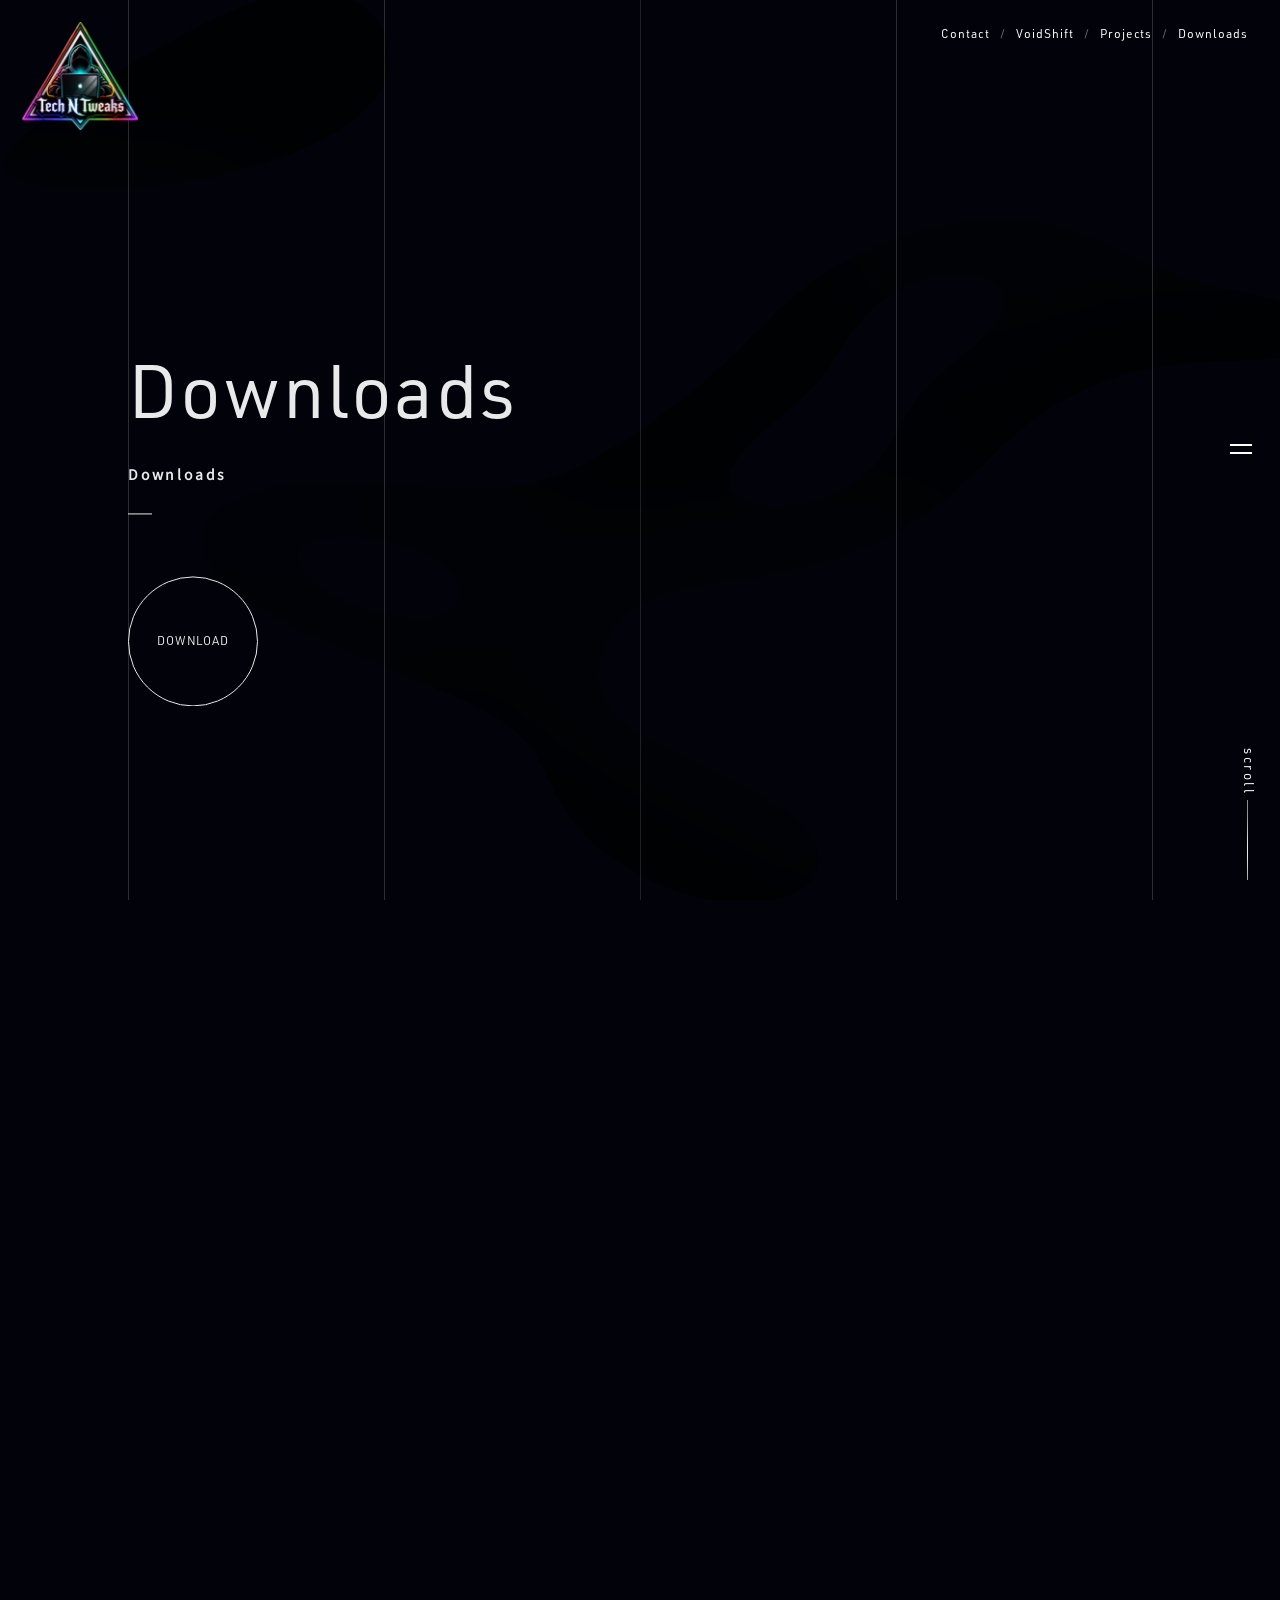
==== commit 48bc3e54: "Bump site asset cache version" ====
--- a/downloads/index.html
+++ b/downloads/index.html
@@ -31,7 +31,7 @@
 	<link href="/local-fonts/alef.css" rel="stylesheet">
 	<link href="/local-fonts/cormorant.css" rel="stylesheet">
 	<link rel="stylesheet" href="/local-fonts/typekit-rjz2hfg.css">
-	<link rel="stylesheet" href="/assets/css/base.css">
+	<link rel="stylesheet" href="/assets/css/base.css?v=20260623">
 </head>
 
 <body>
@@ -130,6 +130,6 @@
 	</div>
 	<div class="project-list-close"></div>
 
-	<script src="/assets/js/main.min.js?v=20210605"></script>
+	<script src="/assets/js/main.min.js?v=20260623"></script>
 </body>
 </html>
